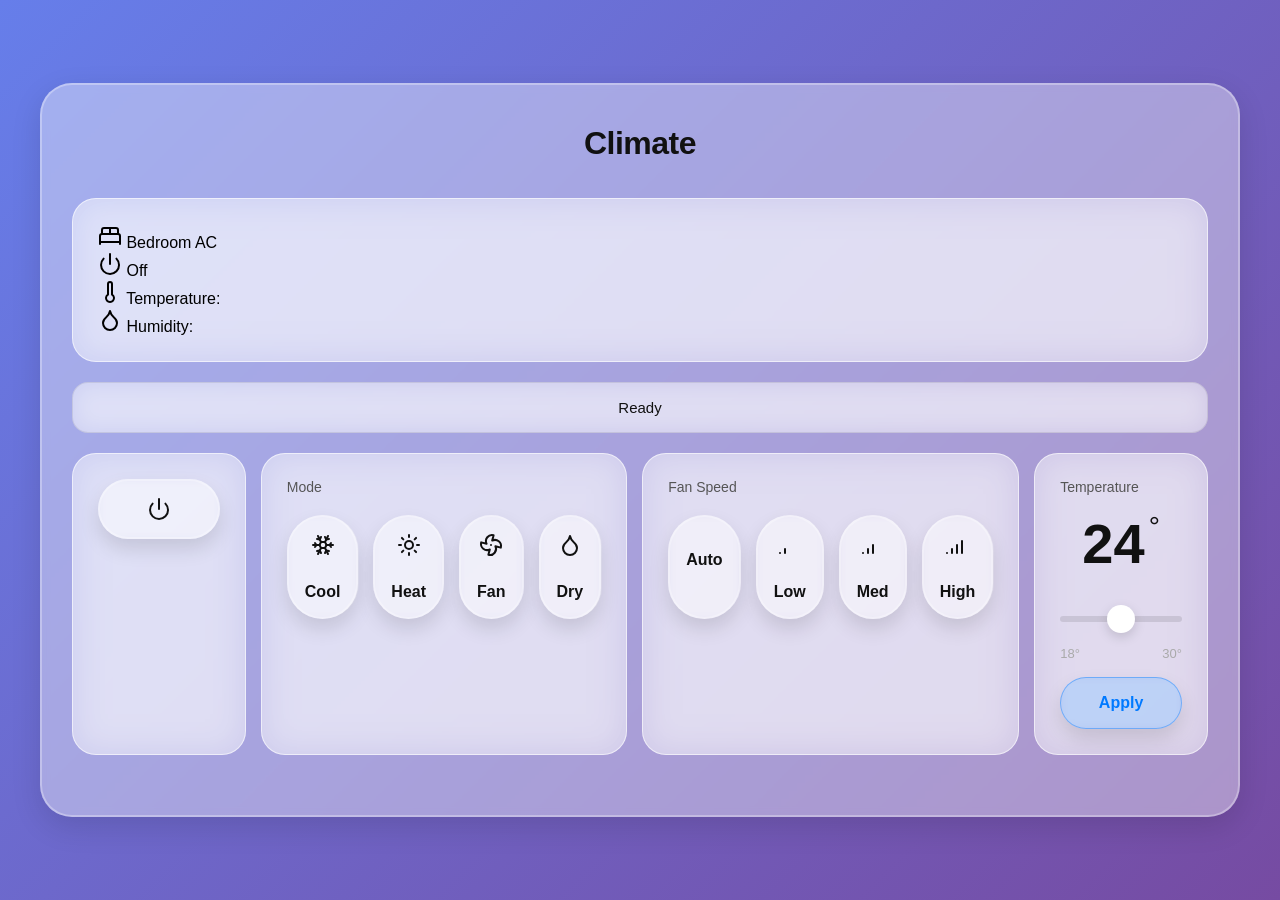
==== smart_ac_controller_main_code/data/index.html @ 3594cd69 "feat(ui): make room humidity and temp appear on frontend made the room temperature and humidity appe" ====
<!DOCTYPE html>
<html lang="en">
<head>
    <meta charset="UTF-8">
    <meta name="viewport" content="width=device-width, initial-scale=1.0">
    <title>Climate</title>
    <link rel="stylesheet" href="style.css">
</head>
<body class="bg-img">
    <div class="container">
        <h1>Climate</h1>
		<div class="temp-control two-item-grid">
			<div>
				<div>
					<svg xmlns="http://www.w3.org/2000/svg" width="24" height="24" viewBox="0 0 24 24" fill="none" stroke="currentColor" stroke-width="2" stroke-linecap="round" stroke-linejoin="round" class="lucide lucide-bed-double-icon lucide-bed-double"><path d="M2 20v-8a2 2 0 0 1 2-2h16a2 2 0 0 1 2 2v8"/><path d="M4 10V6a2 2 0 0 1 2-2h12a2 2 0 0 1 2 2v4"/><path d="M12 4v6"/><path d="M2 18h20"/></svg>
					Bedroom AC
				</div>
				<div id="lbl-power">
					<svg xmlns="http://www.w3.org/2000/svg" width="24" height="24" viewBox="0 0 24 24" fill="none" stroke="currentColor" stroke-width="2" stroke-linecap="round" stroke-linejoin="round" class="lucide lucide-power-icon lucide-power">
						<path d="M12 2v10"/>
						<path d="M18.4 6.6a9 9 0 1 1-12.77.04"/>
					</svg>
					<span id="lbl-power-text">
					Off
					</span>
				</div>
			</div>
			<div>
				<div>
				<svg xmlns="http://www.w3.org/2000/svg" width="24" height="24" viewBox="0 0 24 24" fill="none" stroke="currentColor" stroke-width="2" stroke-linecap="round" stroke-linejoin="round" class="lucide lucide-thermometer-icon lucide-thermometer"><path d="M14 4v10.54a4 4 0 1 1-4 0V4a2 2 0 0 1 4 0Z"/></svg>
					Temperature: <span id="lbl-room-temp"></span>
				</div>
				<div>
					
					<svg xmlns="http://www.w3.org/2000/svg" width="24" height="24" viewBox="0 0 24 24" fill="none" stroke="currentColor" stroke-width="2" stroke-linecap="round" stroke-linejoin="round" class="lucide lucide-droplet-icon lucide-droplet"><path d="M12 22a7 7 0 0 0 7-7c0-2-1-3.9-3-5.5s-3.5-4-4-6.5c-.5 2.5-2 4.9-4 6.5C6 11.1 5 13 5 15a7 7 0 0 0 7 7z"/></svg>
					Humidity: <span id="lbl-room-humidity"></span>
				</div>
			</div>

		</div>
        <div id="status" class="status">Ready</div>
		
		<!-- Controls -->
		<div class="four-item-grid">	
			<div class="temp-control">
				<button id="btn-power" class="glass" onclick="sendApiCall('/toggle-power')">
					<svg xmlns="http://www.w3.org/2000/svg" width="24" height="24" viewBox="0 0 24 24" fill="none" stroke="currentColor" stroke-width="2" stroke-linecap="round" stroke-linejoin="round" class="lucide lucide-power-icon lucide-power">
					<path d="M12 2v10"/>
					<path d="M18.4 6.6a9 9 0 1 1-12.77.04"/>
					</svg>
				</button>
			</div>
			
			<!-- Mode Control -->
			<div class="temp-control">
				<div class="temp-label">Mode</div>
				<div class="four-item-grid">
					<button id="btn-mode-cool" class="glass" onClick="setMode('cool')">
						<svg xmlns="http://www.w3.org/2000/svg" width="24" height="24" viewBox="0 0 24 24" fill="none" stroke="currentColor" stroke-width="2" stroke-linecap="round" stroke-linejoin="round" class="lucide lucide-snowflake-icon lucide-snowflake">
							<path d="m10 20-1.25-2.5L6 18"/>
							<path d="M10 4 8.75 6.5 6 6"/>
							<path d="m14 20 1.25-2.5L18 18"/>
							<path d="m14 4 1.25 2.5L18 6"/>
							<path d="m17 21-3-6h-4"/>
							<path d="m17 3-3 6 1.5 3"/>
							<path d="M2 12h6.5L10 9"/>
							<path d="m20 10-1.5 2 1.5 2"/>
							<path d="M22 12h-6.5L14 15"/>
							<path d="m4 10 1.5 2L4 14"/>
							<path d="m7 21 3-6-1.5-3"/>
							<path d="m7 3 3 6h4"/>
						</svg>
						</br>
						Cool
					</button>
					<button id="btn-mode-heat" onClick="setMode('heat')" class="glass">
					<svg xmlns="http://www.w3.org/2000/svg" width="24" height="24" viewBox="0 0 24 24" fill="none" stroke="currentColor" stroke-width="2" stroke-linecap="round" stroke-linejoin="round" class="lucide lucide-sun-icon lucide-sun">
						<circle cx="12" cy="12" r="4"/>
						<path d="M12 2v2"/><path d="M12 20v2"/>
						<path d="m4.93 4.93 1.41 1.41"/>
						<path d="m17.66 17.66 1.41 1.41"/>
						<path d="M2 12h2"/><path d="M20 12h2"/>
						<path d="m6.34 17.66-1.41 1.41"/>
						<path d="m19.07 4.93-1.41 1.41"/>
						</svg>
						</br>Heat
					</button>
					<button id="btn-mode-fan" class="glass" onClick="setMode('fan')">
						<svg xmlns="http://www.w3.org/2000/svg" width="24" height="24" viewBox="0 0 24 24" fill="none" stroke="currentColor" stroke-width="2" stroke-linecap="round" stroke-linejoin="round" class="lucide lucide-fan-icon lucide-fan">
						<path d="M10.827 16.379a6.082 6.082 0 0 1-8.618-7.002l5.412 1.45a6.082 6.082 0 0 1 7.002-8.618l-1.45 5.412a6.082 6.082 0 0 1 8.618 7.002l-5.412-1.45a6.082 6.082 0 0 1-7.002 8.618l1.45-5.412Z"/>
						<path d="M12 12v.01"/>
						</svg>
						</br>Fan
					</button>
					<button id="btn-mode-dry" class="glass" onClick="setMode('dry')">
						<svg xmlns="http://www.w3.org/2000/svg" width="24" height="24" viewBox="0 0 24 24" fill="none" stroke="currentColor" stroke-width="2" stroke-linecap="round" stroke-linejoin="round" class="lucide lucide-droplet-icon lucide-droplet">
						<path d="M12 22a7 7 0 0 0 7-7c0-2-1-3.9-3-5.5s-3.5-4-4-6.5c-.5 2.5-2 4.9-4 6.5C6 11.1 5 13 5 15a7 7 0 0 0 7 7z"/>
						</svg>
						</br>Dry
					</button>
				</div>
			</div>
			
			<!-- Fan Control -->
			<div class="temp-control">
				<div class="temp-label">Fan Speed</div>
				<div class="four-item-grid">
					<button id="btn-fan-auto" class="glass" onClick="setFan('auto')">
						</br>Auto
					</button>
					<button id="btn-fan-low" class="glass" onClick="setFan('low')">
						<svg xmlns="http://www.w3.org/2000/svg" width="24" height="24" viewBox="0 0 24 24" fill="none" stroke="currentColor" stroke-width="2" stroke-linecap="round" stroke-linejoin="round" class="lucide lucide-signal-low-icon lucide-signal-low">
						<path d="M2 20h.01"/>
						<path d="M7 20v-4"/>
						</svg>
						</br>Low
					</button>
					<button id="btn-fan-med" class="glass" onClick="setFan('med')">
					<svg xmlns="http://www.w3.org/2000/svg" width="24" height="24" viewBox="0 0 24 24" fill="none" stroke="currentColor" stroke-width="2" stroke-linecap="round" stroke-linejoin="round" class="lucide lucide-signal-medium-icon lucide-signal-medium">
						<path d="M2 20h.01"/>
						<path d="M7 20v-4"/>
						<path d="M12 20v-8"/>
						</svg>
						</br>Med
					</button>
					<button id="btn-fan-high" class="glass" onClick="setFan('high')">
						<svg xmlns="http://www.w3.org/2000/svg" width="24" height="24" viewBox="0 0 24 24" fill="none" stroke="currentColor" stroke-width="2" stroke-linecap="round" stroke-linejoin="round" class="lucide lucide-signal-high-icon lucide-signal-high">
						<path d="M2 20h.01"/>
						<path d="M7 20v-4"/>
						<path d="M12 20v-8"/>
						<path d="M17 20V8"/>
						</svg>
						</br>High
					</button>
				</div>
			</div>
			
			<!-- Temp Control -->
			<div class="temp-control">
				<div class="temp-label">Temperature</div>
				<div class="temp-display">
					<span id="display">24</span><span class="temp-unit">°</span>
				</div>
				<input type="range" id="temp" min="18" max="30" value="24"
					   oninput="updateTempDisplay(this.value)">
				<div class="temp-range">
					<span>18°</span>
					<span>30°</span>
				</div>
				<button class="set-btn glass" onclick="setTemp(document.getElementById('temp').value)">Apply</button>
			</div>	
		</div>
    </div>

    <script src="script.js"></script>
</body>
</html>
---- smart_ac_controller_main_code/data/style.css ----
* {
            margin: 0;
            padding: 0;
            box-sizing: border-box;
        }

        .bg-img {
            background: linear-gradient(135deg, #667eea 0%, #764ba2 100%);
            background-repeat: no-repeat;
            background-position: center;
            background-size: cover;
        }

        body {
            font-family: -apple-system, BlinkMacSystemFont, 'SF Pro Display', 'Segoe UI', Roboto, sans-serif;
            background: #f2f2f7;
            min-height: 100vh;
            display: flex;
            align-items: center;
            justify-content: center;
            padding: 20px;
        }

        .glass {
            background: rgba(255, 255, 255, 0.20);
            backdrop-filter: blur(4px);
            box-shadow: 0 10px 20px rgba(0, 0, 0, 0.12);
            border-radius: 9999px;
            border: 2px solid rgba(255, 255, 255, 0.3);
        }
        .glass:hover {
            background: rgba(230, 230, 230, 0.20);
            border: 2px solid rgba(230, 230, 230, 0.3);
        }

        .container {
            width: 100%;
            max-width: 1200px;
            background: rgba(255, 255, 255, 0.40);
            backdrop-filter: blur(4px);
            -webkit-backdrop-filter: blur(20px) saturate(180%);
            border-radius: 32px;
            border: 2px solid rgba(255, 255, 255, 0.3);
            padding: 40px 30px;
            box-shadow: 0 10px 30px rgba(0, 0, 0, 0.12);
        }

        h1 {
            color: #111;
            font-size: 32px;
            font-weight: 700;
            text-align: center;
            margin-bottom: 36px;
            letter-spacing: -0.5px;
        }

        .info-grid {
            display: grid;
            gap: 15px;
            margin: 20px 0;
            grid-template-columns: repeat(auto-fit, minmax(250px, 1fr));
        }

        .info-card {
            background: rgba(255, 255, 255, 0.4);
            backdrop-filter: blur(18px);
            border-radius: 20px;
            padding: 20px;
            border: 1px solid rgba(255, 255, 255, 0.6);
        }

        .info-item {
            display: flex;
            align-items: center;
            gap: 10px;
            margin: 10px 0;
            color: #111;
            font-weight: 500;
        }

        .info-item svg {
            flex-shrink: 0;
        }

        .four-item-grid {
            display: grid;
            margin: 20px 0;
            gap: 15px;
            grid-template-columns: repeat(auto-fit, minmax(140px, 1fr));
        }

        button {
            width: 100%;
            padding: 16px;
            font-size: 16px;
            font-weight: 600;
            border: none;
            border-radius: 16px;
            cursor: pointer;
            transition: all 0.25s ease;
            background: rgba(255, 255, 255, 0.3);
            backdrop-filter: blur(12px);
            border: 1px solid rgba(0, 0, 0, 0.05);
            color: #111;
            display: flex;
            flex-direction: column;
            align-items: center;
            gap: 8px;
        }

        button:active {
            transform: scale(0.98);
        }

        .temp-control {
            background: rgba(255, 255, 255, 0.4);
            backdrop-filter: blur(18px);
            border-radius: 24px;
            padding: 25px;
            border: 1px solid rgba(255, 255, 255, 0.6);
        }

        .temp-label {
            color: #555;
            font-size: 14px;
            font-weight: 500;
            margin-bottom: 16px;
        }

        .temp-display {
            text-align: center;
            font-size: 56px;
            font-weight: 600;
            color: #111;
            margin: 16px 0;
        }

        .temp-unit {
            font-size: 28px;
            font-weight: 500;
            margin-left: 4px;
            vertical-align: top;
        }

        input[type='range'] {
            width: 100%;
            height: 6px;
            border-radius: 10px;
            background: rgba(0,0,0,0.1);
            outline: none;
            margin: 24px 0;
            -webkit-appearance: none;
        }

        input[type='range']::-webkit-slider-thumb {
            -webkit-appearance: none;
            width: 28px;
            height: 28px;
            border-radius: 50%;
            background: #fff;
            cursor: pointer;
            box-shadow: 0 4px 12px rgba(0,0,0,0.15);
            transition: transform 0.2s;
        }

        input[type='range']::-webkit-slider-thumb:active {
            transform: scale(1.2);
        }

        input[type='range']::-moz-range-thumb {
            width: 28px;
            height: 28px;
            border-radius: 50%;
            background: #fff;
            cursor: pointer;
            border: none;
            box-shadow: 0 4px 12px rgba(0,0,0,0.15);
        }

        .temp-range {
            display: flex;
            justify-content: space-between;
            color: #aaa;
            font-size: 13px;
            font-weight: 500;
        }

        .set-btn {
            width: 100%;
            margin-top: 16px;
            background: rgba(0, 122, 255, 0.2);
            border: 1px solid rgba(0, 122, 255, 0.4);
            color: #007aff;
        }

        .set-btn:hover {
            background: rgba(0, 122, 255, 0.3);
        }

        .status {
            margin: 20px 0;
            padding: 16px 20px;
            border-radius: 16px;
            background: rgba(255, 255, 255, 0.4);
            backdrop-filter: blur(12px);
            border: 1px solid rgba(0,0,0,0.08);
            color: #111;
            text-align: center;
            font-size: 15px;
            font-weight: 500;
            min-height: 48px;
            display: flex;
            align-items: center;
            justify-content: center;
        }

        .status.success {
            color: #34c759;
        }

        .status.error {
            color: #ff3b30;
        }

        .power-button-wrapper {
            display: flex;
            justify-content: center;
        }

        .power-button {
            width: 80px;
            height: 80px;
            padding: 0;
            border-radius: 50%;
            display: flex;
            align-items: center;
            justify-content: center;
        }

        /* Tablet styles */
        @media (max-width: 768px) {
            .container {
                padding: 30px 20px;
            }

            h1 {
                font-size: 28px;
                margin-bottom: 24px;
            }

            .four-item-grid {
                grid-template-columns: repeat(2, 1fr);
                gap: 12px;
            }

            .info-grid {
                grid-template-columns: 1fr;
            }

            .temp-display {
                font-size: 48px;
            }

            button {
                font-size: 14px;
                padding: 14px;
            }
        }

        /* Mobile styles */
        @media (max-width: 480px) {
            body {
                padding: 10px;
            }

            .container {
                padding: 20px 15px;
                border-radius: 24px;
            }

            h1 {
                font-size: 24px;
                margin-bottom: 20px;
            }

            .four-item-grid {
                grid-template-columns: repeat(2, 1fr);
                gap: 10px;
                margin: 15px 0;
            }

            .temp-control {
                padding: 20px 15px;
            }

            .temp-display {
                font-size: 42px;
            }

            .temp-unit {
                font-size: 22px;
            }

            button {
                font-size: 13px;
                padding: 12px 8px;
            }

            button svg {
                width: 20px;
                height: 20px;
            }

            .power-button {
                width: 70px;
                height: 70px;
            }

            .info-card {
                padding: 15px;
            }

            .info-item {
                font-size: 14px;
            }

            .status {
                font-size: 14px;
                padding: 12px 16px;
            }
        }

        /* Large desktop */
        @media (min-width: 1200px) {
            .four-item-grid {
                grid-template-columns: repeat(4, 1fr);
            }
        }
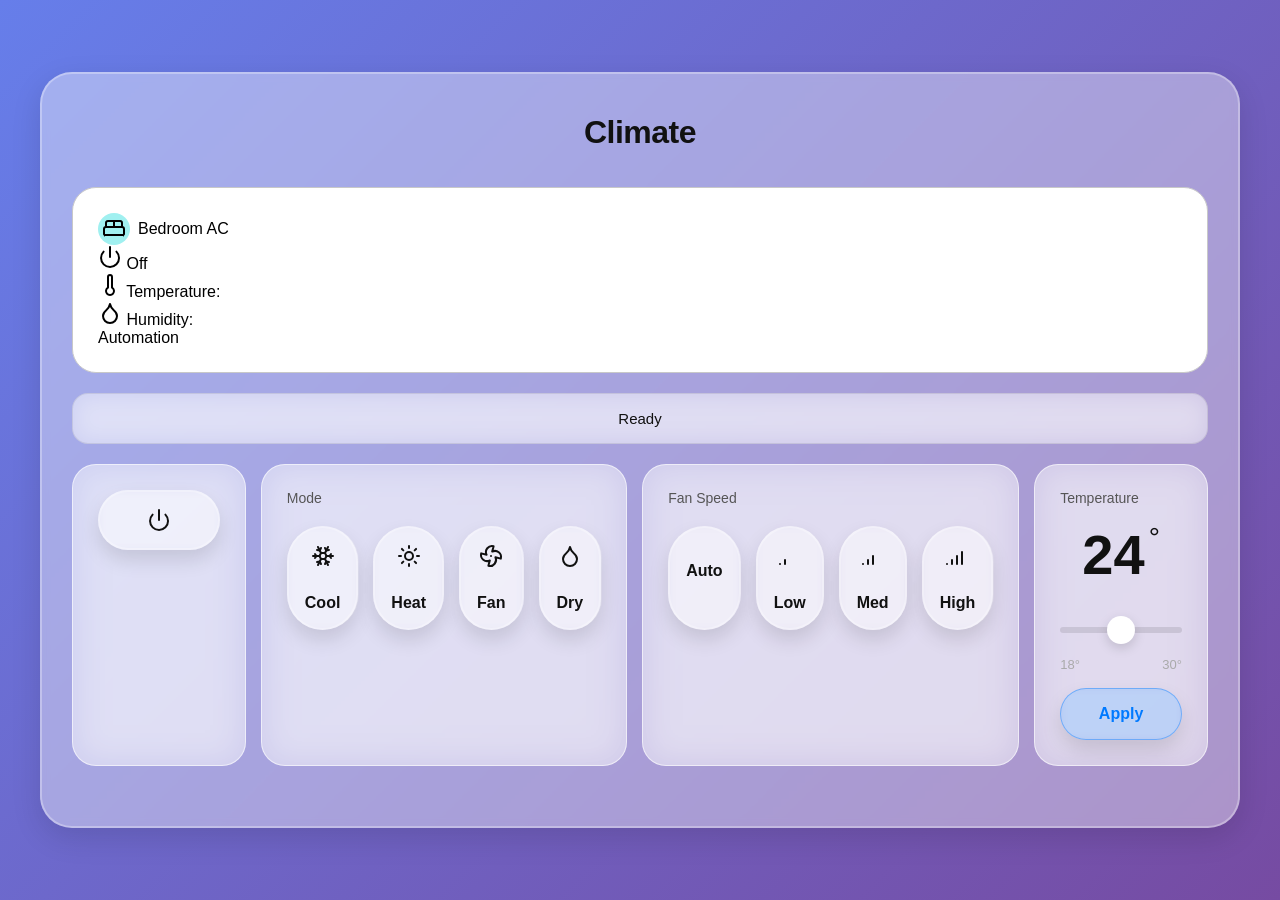
==== commit dd722086: "wip(ui): make room data ui better" ====
--- a/smart_ac_controller_main_code/data/index.html
+++ b/smart_ac_controller_main_code/data/index.html
@@ -9,34 +9,38 @@
 <body class="bg-img">
     <div class="container">
         <h1>Climate</h1>
-		<div class="temp-control two-item-grid">
+		<div class="room-data-card">
 			<div>
 				<div>
-					<svg xmlns="http://www.w3.org/2000/svg" width="24" height="24" viewBox="0 0 24 24" fill="none" stroke="currentColor" stroke-width="2" stroke-linecap="round" stroke-linejoin="round" class="lucide lucide-bed-double-icon lucide-bed-double"><path d="M2 20v-8a2 2 0 0 1 2-2h16a2 2 0 0 1 2 2v8"/><path d="M4 10V6a2 2 0 0 1 2-2h12a2 2 0 0 1 2 2v4"/><path d="M12 4v6"/><path d="M2 18h20"/></svg>
-					Bedroom AC
+					<div class="room-data-item">
+						<svg class="room-data-item-icon" xmlns="http://www.w3.org/2000/svg" width="24" height="24" viewBox="0 0 24 24" fill="none" stroke="currentColor" stroke-width="2" stroke-linecap="round" stroke-linejoin="round" class="lucide lucide-bed-double-icon lucide-bed-double"><path d="M2 20v-8a2 2 0 0 1 2-2h16a2 2 0 0 1 2 2v8"/><path d="M4 10V6a2 2 0 0 1 2-2h12a2 2 0 0 1 2 2v4"/><path d="M12 4v6"/><path d="M2 18h20"/></svg>
+						Bedroom AC
+					</div>
+					<div id="lbl-power">
+						<svg xmlns="http://www.w3.org/2000/svg" width="24" height="24" viewBox="0 0 24 24" fill="none" stroke="currentColor" stroke-width="2" stroke-linecap="round" stroke-linejoin="round" class="lucide lucide-power-icon lucide-power">
+							<path d="M12 2v10"/>
+							<path d="M18.4 6.6a9 9 0 1 1-12.77.04"/>
+						</svg>
+						<span id="lbl-power-text">
+						Off
+						</span>
+					</div>
 				</div>
-				<div id="lbl-power">
-					<svg xmlns="http://www.w3.org/2000/svg" width="24" height="24" viewBox="0 0 24 24" fill="none" stroke="currentColor" stroke-width="2" stroke-linecap="round" stroke-linejoin="round" class="lucide lucide-power-icon lucide-power">
-						<path d="M12 2v10"/>
-						<path d="M18.4 6.6a9 9 0 1 1-12.77.04"/>
-					</svg>
-					<span id="lbl-power-text">
-					Off
-					</span>
+				<div>
+					<div>
+					<svg xmlns="http://www.w3.org/2000/svg" width="24" height="24" viewBox="0 0 24 24" fill="none" stroke="currentColor" stroke-width="2" stroke-linecap="round" stroke-linejoin="round" class="lucide lucide-thermometer-icon lucide-thermometer"><path d="M14 4v10.54a4 4 0 1 1-4 0V4a2 2 0 0 1 4 0Z"/></svg>
+						Temperature: <span id="lbl-room-temp"></span>
+					</div>
+					<div>
+						
+						<svg xmlns="http://www.w3.org/2000/svg" width="24" height="24" viewBox="0 0 24 24" fill="none" stroke="currentColor" stroke-width="2" stroke-linecap="round" stroke-linejoin="round" class="lucide lucide-droplet-icon lucide-droplet"><path d="M12 22a7 7 0 0 0 7-7c0-2-1-3.9-3-5.5s-3.5-4-4-6.5c-.5 2.5-2 4.9-4 6.5C6 11.1 5 13 5 15a7 7 0 0 0 7 7z"/></svg>
+						Humidity: <span id="lbl-room-humidity"></span>
+					</div>
 				</div>
 			</div>
 			<div>
-				<div>
-				<svg xmlns="http://www.w3.org/2000/svg" width="24" height="24" viewBox="0 0 24 24" fill="none" stroke="currentColor" stroke-width="2" stroke-linecap="round" stroke-linejoin="round" class="lucide lucide-thermometer-icon lucide-thermometer"><path d="M14 4v10.54a4 4 0 1 1-4 0V4a2 2 0 0 1 4 0Z"/></svg>
-					Temperature: <span id="lbl-room-temp"></span>
-				</div>
-				<div>
-					
-					<svg xmlns="http://www.w3.org/2000/svg" width="24" height="24" viewBox="0 0 24 24" fill="none" stroke="currentColor" stroke-width="2" stroke-linecap="round" stroke-linejoin="round" class="lucide lucide-droplet-icon lucide-droplet"><path d="M12 22a7 7 0 0 0 7-7c0-2-1-3.9-3-5.5s-3.5-4-4-6.5c-.5 2.5-2 4.9-4 6.5C6 11.1 5 13 5 15a7 7 0 0 0 7 7z"/></svg>
-					Humidity: <span id="lbl-room-humidity"></span>
-				</div>
+				Automation
 			</div>
-
 		</div>
         <div id="status" class="status">Ready</div>
 		
--- a/smart_ac_controller_main_code/data/style.css
+++ b/smart_ac_controller_main_code/data/style.css
@@ -3,6 +3,29 @@
             padding: 0;
             box-sizing: border-box;
         }
+		
+		.room-data-card {
+			background: rgba(255, 255, 255, 1);
+            backdrop-filter: blur(18px);
+            border-radius: 24px;
+            padding: 25px;
+            border: 1px solid rgba(200, 200, 200, 1);
+		}
+		
+		.room-data-item-icon {
+			width: 32px;
+			height: 32px;
+			background: rgba(160, 240, 240, 1);
+			border-radius: 9999px;
+			padding: 4px;
+		}
+		
+		.room-data-item {
+			display: flex;
+			flex-direction: row;
+			align-items: center;
+			gap: 8px;
+		}
 
         .bg-img {
             background: linear-gradient(135deg, #667eea 0%, #764ba2 100%);
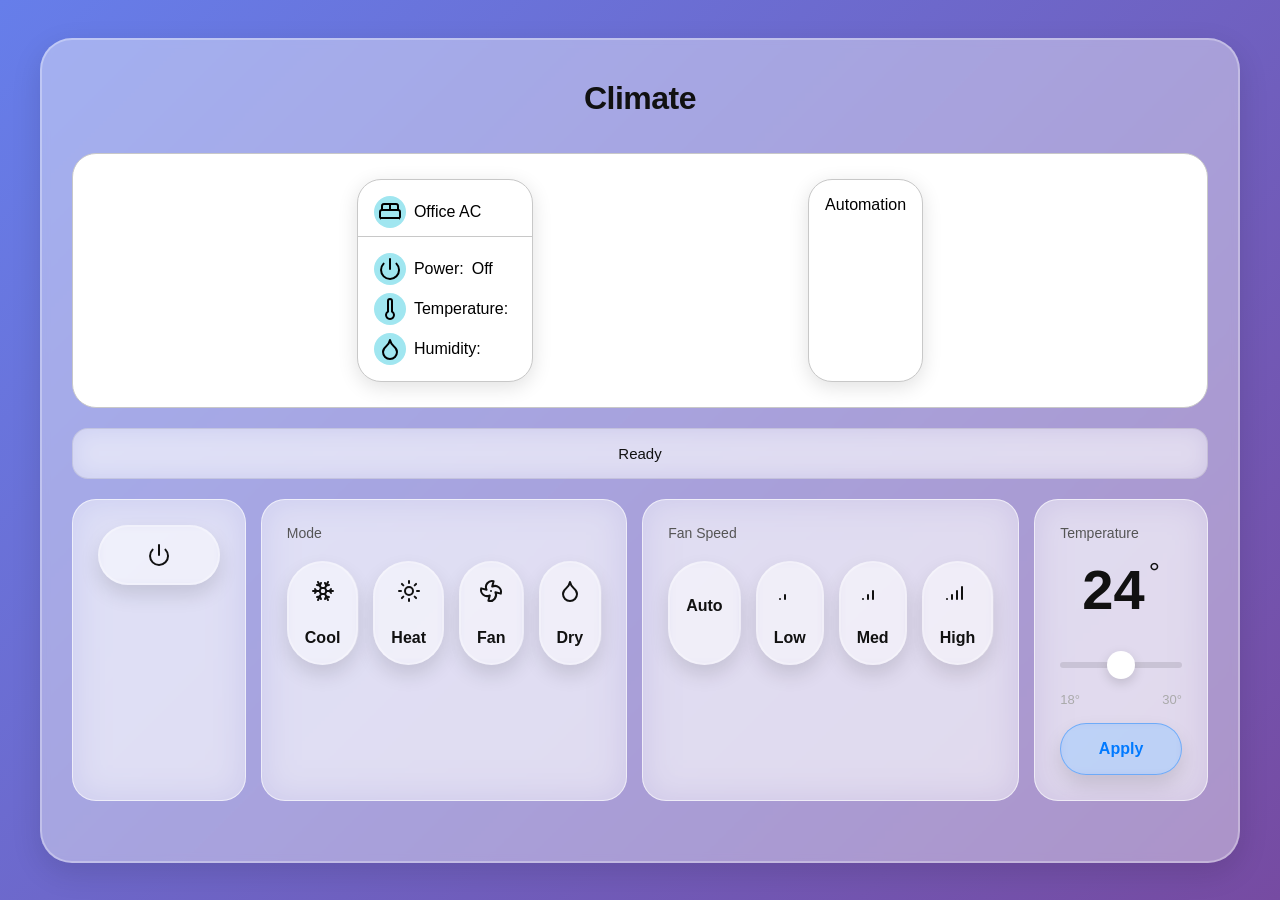
==== commit c77e093f: "style(ui): add some style to room data dashboard" ====
--- a/smart_ac_controller_main_code/data/index.html
+++ b/smart_ac_controller_main_code/data/index.html
@@ -9,36 +9,36 @@
 <body class="bg-img">
     <div class="container">
         <h1>Climate</h1>
-		<div class="room-data-card">
-			<div>
-				<div>
-					<div class="room-data-item">
-						<svg class="room-data-item-icon" xmlns="http://www.w3.org/2000/svg" width="24" height="24" viewBox="0 0 24 24" fill="none" stroke="currentColor" stroke-width="2" stroke-linecap="round" stroke-linejoin="round" class="lucide lucide-bed-double-icon lucide-bed-double"><path d="M2 20v-8a2 2 0 0 1 2-2h16a2 2 0 0 1 2 2v8"/><path d="M4 10V6a2 2 0 0 1 2-2h12a2 2 0 0 1 2 2v4"/><path d="M12 4v6"/><path d="M2 18h20"/></svg>
-						Bedroom AC
-					</div>
-					<div id="lbl-power">
-						<svg xmlns="http://www.w3.org/2000/svg" width="24" height="24" viewBox="0 0 24 24" fill="none" stroke="currentColor" stroke-width="2" stroke-linecap="round" stroke-linejoin="round" class="lucide lucide-power-icon lucide-power">
-							<path d="M12 2v10"/>
-							<path d="M18.4 6.6a9 9 0 1 1-12.77.04"/>
-						</svg>
-						<span id="lbl-power-text">
-						Off
-						</span>
-					</div>
+		<!-- Room Dashboard -->
+		<div class="room-data-dashboard">
+			<!-- Room Data -->
+			<div class="room-data-card">
+				<div class="room-data-item">
+					<svg class="room-data-item-icon" xmlns="http://www.w3.org/2000/svg" width="24" height="24" viewBox="0 0 24 24" fill="none" stroke="currentColor" stroke-width="2" stroke-linecap="round" stroke-linejoin="round" class="lucide lucide-bed-double-icon lucide-bed-double"><path d="M2 20v-8a2 2 0 0 1 2-2h16a2 2 0 0 1 2 2v8"/><path d="M4 10V6a2 2 0 0 1 2-2h12a2 2 0 0 1 2 2v4"/><path d="M12 4v6"/><path d="M2 18h20"/></svg>
+					Office AC
 				</div>
-				<div>
-					<div>
-					<svg xmlns="http://www.w3.org/2000/svg" width="24" height="24" viewBox="0 0 24 24" fill="none" stroke="currentColor" stroke-width="2" stroke-linecap="round" stroke-linejoin="round" class="lucide lucide-thermometer-icon lucide-thermometer"><path d="M14 4v10.54a4 4 0 1 1-4 0V4a2 2 0 0 1 4 0Z"/></svg>
-						Temperature: <span id="lbl-room-temp"></span>
-					</div>
-					<div>
-						
-						<svg xmlns="http://www.w3.org/2000/svg" width="24" height="24" viewBox="0 0 24 24" fill="none" stroke="currentColor" stroke-width="2" stroke-linecap="round" stroke-linejoin="round" class="lucide lucide-droplet-icon lucide-droplet"><path d="M12 22a7 7 0 0 0 7-7c0-2-1-3.9-3-5.5s-3.5-4-4-6.5c-.5 2.5-2 4.9-4 6.5C6 11.1 5 13 5 15a7 7 0 0 0 7 7z"/></svg>
-						Humidity: <span id="lbl-room-humidity"></span>
-					</div>
+				<div class="room-data-item">
+					<svg class="room-data-item-icon" xmlns="http://www.w3.org/2000/svg" width="24" height="24" viewBox="0 0 24 24" fill="none" stroke="currentColor" stroke-width="2" stroke-linecap="round" stroke-linejoin="round" class="lucide lucide-power-icon lucide-power">
+						<path d="M12 2v10"/>
+						<path d="M18.4 6.6a9 9 0 1 1-12.77.04"/>
+					</svg>
+					Power:
+					<span id="lbl-power-text">
+					Off
+					</span>
+				</div>
+				<div class="room-data-item">
+				<svg class="room-data-item-icon" xmlns="http://www.w3.org/2000/svg" width="24" height="24" viewBox="0 0 24 24" fill="none" stroke="currentColor" stroke-width="2" stroke-linecap="round" stroke-linejoin="round" class="lucide lucide-thermometer-icon lucide-thermometer"><path d="M14 4v10.54a4 4 0 1 1-4 0V4a2 2 0 0 1 4 0Z"/></svg>
+					Temperature: <span id="lbl-room-temp"></span>
+				</div>
+				<div class="room-data-item">
+					
+					<svg class="room-data-item-icon" xmlns="http://www.w3.org/2000/svg" width="24" height="24" viewBox="0 0 24 24" fill="none" stroke="currentColor" stroke-width="2" stroke-linecap="round" stroke-linejoin="round" class="lucide lucide-droplet-icon lucide-droplet"><path d="M12 22a7 7 0 0 0 7-7c0-2-1-3.9-3-5.5s-3.5-4-4-6.5c-.5 2.5-2 4.9-4 6.5C6 11.1 5 13 5 15a7 7 0 0 0 7 7z"/></svg>
+					Humidity: <span id="lbl-room-humidity"></span>
 				</div>
 			</div>
-			<div>
+			<!-- Room Automation -->
+			<div class="room-data-card">
 				Automation
 			</div>
 		</div>
--- a/smart_ac_controller_main_code/data/style.css
+++ b/smart_ac_controller_main_code/data/style.css
@@ -4,18 +4,44 @@
             box-sizing: border-box;
         }
 		
-		.room-data-card {
+		.room-data-dashboard {
 			background: rgba(255, 255, 255, 1);
-            backdrop-filter: blur(18px);
             border-radius: 24px;
             padding: 25px;
             border: 1px solid rgba(200, 200, 200, 1);
+			display: flex;
+			flex-direction: row;
+			justify-content: space-evenly;
+			gap: 16px;
+		}
+		
+		.room-data-card {
+			background: rgba(255, 255, 255, 1);
+            border-radius: 24px;
+            padding: 16px;
+            border: 1px solid rgba(200, 200, 200, 1);
+			display: flex;
+			flex-direction: column;
+			gap: 8px;
+			box-shadow: 0 5px 20px rgba(0, 0, 0, 0.12);
+		}
+		.room-data-item:first-child {
+            border-bottom: 1px solid rgba(200, 200, 200, 1);
+			margin-left: -16px;
+			margin-right: -16px;
+			padding-left: 16px;
+			padding-right: 16px;
+			padding-bottom: 8px;
+		}
+		
+		.room-data-item:nth-child(2) {
+			margin-top: 8px;
 		}
 		
 		.room-data-item-icon {
 			width: 32px;
 			height: 32px;
-			background: rgba(160, 240, 240, 1);
+			background: rgba(160, 230, 240, 1);
 			border-radius: 9999px;
 			padding: 4px;
 		}
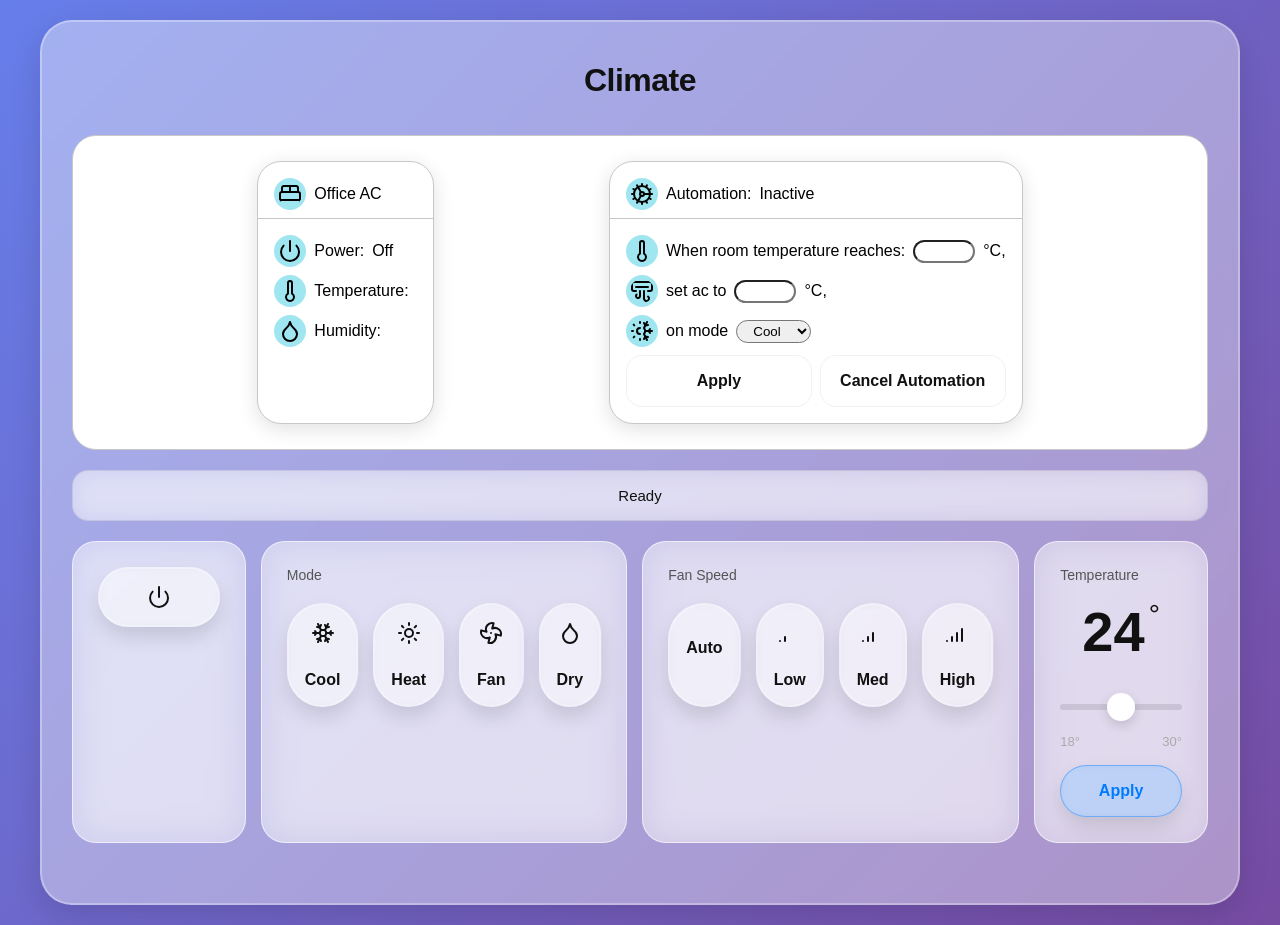
==== commit e9b94408: "style(ui): add automation ui skeleton" ====
--- a/smart_ac_controller_main_code/data/index.html
+++ b/smart_ac_controller_main_code/data/index.html
@@ -39,7 +39,36 @@
 			</div>
 			<!-- Room Automation -->
 			<div class="room-data-card">
-				Automation
+				<div class="room-data-item">
+					<svg class="room-data-item-icon" xmlns="http://www.w3.org/2000/svg" width="24" height="24" viewBox="0 0 24 24" fill="none" stroke="currentColor" stroke-width="2" stroke-linecap="round" stroke-linejoin="round" class="lucide lucide-cog-icon lucide-cog"><path d="M11 10.27 7 3.34"/><path d="m11 13.73-4 6.93"/><path d="M12 22v-2"/><path d="M12 2v2"/><path d="M14 12h8"/><path d="m17 20.66-1-1.73"/><path d="m17 3.34-1 1.73"/><path d="M2 12h2"/><path d="m20.66 17-1.73-1"/><path d="m20.66 7-1.73 1"/><path d="m3.34 17 1.73-1"/><path d="m3.34 7 1.73 1"/><circle cx="12" cy="12" r="2"/><circle cx="12" cy="12" r="8"/></svg>
+					Automation: <span id="lbl-automation-active-status">Inactive</span>
+				</div>
+				<div class="room-data-item">
+					<svg class="room-data-item-icon" xmlns="http://www.w3.org/2000/svg" width="24" height="24" viewBox="0 0 24 24" fill="none" stroke="currentColor" stroke-width="2" stroke-linecap="round" stroke-linejoin="round" class="lucide lucide-thermometer-icon lucide-thermometer">
+						<path d="M14 4v10.54a4 4 0 1 1-4 0V4a2 2 0 0 1 4 0Z"/>
+					</svg>
+					When room temperature reaches: <input type="text">°C,
+					</input>
+					
+				</div>
+				<div class="room-data-item">
+				<svg class="room-data-item-icon" xmlns="http://www.w3.org/2000/svg" width="24" height="24" viewBox="0 0 24 24" fill="none" stroke="currentColor" stroke-width="2" stroke-linecap="round" stroke-linejoin="round" class="lucide lucide-air-vent-icon lucide-air-vent"><path d="M18 17.5a2.5 2.5 0 1 1-4 2.03V12"/><path d="M6 12H4a2 2 0 0 1-2-2V5a2 2 0 0 1 2-2h16a2 2 0 0 1 2 2v5a2 2 0 0 1-2 2h-2"/><path d="M6 8h12"/><path d="M6.6 15.572A2 2 0 1 0 10 17v-5"/></svg>
+					set ac to <input type="text"></input>°C,
+				</div>
+				<div class="room-data-item">
+					<svg class="room-data-item-icon" xmlns="http://www.w3.org/2000/svg" width="24" height="24" viewBox="0 0 24 24" fill="none" stroke="currentColor" stroke-width="2" stroke-linecap="round" stroke-linejoin="round" class="lucide lucide-sun-snow-icon lucide-sun-snow"><path d="M10 21v-1"/><path d="M10 4V3"/><path d="M10 9a3 3 0 0 0 0 6"/><path d="m14 20 1.25-2.5L18 18"/><path d="m14 4 1.25 2.5L18 6"/><path d="m17 21-3-6 1.5-3H22"/><path d="m17 3-3 6 1.5 3"/><path d="M2 12h1"/><path d="m20 10-1.5 2 1.5 2"/><path d="m3.64 18.36.7-.7"/><path d="m4.34 6.34-.7-.7"/></svg>
+					on mode 
+					<select>
+						<option value="cool">Cool</option>
+						<option value="heat">Heat</option>
+						<option value="fan">Fan</option>
+						<option value="dry">Dry</option>
+					</select>
+				</div>
+				<div class="room-data-item">
+					<button>Apply</button>
+					<button>Cancel Automation</button>
+				</div>
 			</div>
 		</div>
         <div id="status" class="status">Ready</div>
--- a/smart_ac_controller_main_code/data/style.css
+++ b/smart_ac_controller_main_code/data/style.css
@@ -25,6 +25,7 @@
 			gap: 8px;
 			box-shadow: 0 5px 20px rgba(0, 0, 0, 0.12);
 		}
+		
 		.room-data-item:first-child {
             border-bottom: 1px solid rgba(200, 200, 200, 1);
 			margin-left: -16px;
@@ -52,93 +53,30 @@
 			align-items: center;
 			gap: 8px;
 		}
-
-        .bg-img {
-            background: linear-gradient(135deg, #667eea 0%, #764ba2 100%);
-            background-repeat: no-repeat;
-            background-position: center;
-            background-size: cover;
-        }
-
-        body {
-            font-family: -apple-system, BlinkMacSystemFont, 'SF Pro Display', 'Segoe UI', Roboto, sans-serif;
-            background: #f2f2f7;
-            min-height: 100vh;
-            display: flex;
-            align-items: center;
-            justify-content: center;
-            padding: 20px;
-        }
-
-        .glass {
-            background: rgba(255, 255, 255, 0.20);
-            backdrop-filter: blur(4px);
-            box-shadow: 0 10px 20px rgba(0, 0, 0, 0.12);
-            border-radius: 9999px;
-            border: 2px solid rgba(255, 255, 255, 0.3);
-        }
-        .glass:hover {
-            background: rgba(230, 230, 230, 0.20);
-            border: 2px solid rgba(230, 230, 230, 0.3);
-        }
-
-        .container {
-            width: 100%;
-            max-width: 1200px;
-            background: rgba(255, 255, 255, 0.40);
-            backdrop-filter: blur(4px);
-            -webkit-backdrop-filter: blur(20px) saturate(180%);
-            border-radius: 32px;
-            border: 2px solid rgba(255, 255, 255, 0.3);
-            padding: 40px 30px;
-            box-shadow: 0 10px 30px rgba(0, 0, 0, 0.12);
-        }
-
-        h1 {
-            color: #111;
-            font-size: 32px;
-            font-weight: 700;
-            text-align: center;
-            margin-bottom: 36px;
-            letter-spacing: -0.5px;
-        }
-
-        .info-grid {
-            display: grid;
-            gap: 15px;
-            margin: 20px 0;
-            grid-template-columns: repeat(auto-fit, minmax(250px, 1fr));
-        }
-
-        .info-card {
-            background: rgba(255, 255, 255, 0.4);
-            backdrop-filter: blur(18px);
-            border-radius: 20px;
-            padding: 20px;
-            border: 1px solid rgba(255, 255, 255, 0.6);
-        }
-
-        .info-item {
-            display: flex;
-            align-items: center;
-            gap: 10px;
-            margin: 10px 0;
-            color: #111;
-            font-weight: 500;
-        }
-
-        .info-item svg {
-            flex-shrink: 0;
-        }
-
-        .four-item-grid {
-            display: grid;
-            margin: 20px 0;
-            gap: 15px;
-            grid-template-columns: repeat(auto-fit, minmax(140px, 1fr));
-        }
-
-        button {
+		
+		input {
+			border-radius: 32px;
+			padding-left: 12px;
+			padding-right: 12px;
+			padding-top: 2px;
+			padding-bottom: 2px;
+			width: 62px;
+		}
+		
+		select {
+			border-radius: 32px;
+			padding-left: 12px;
+			padding-right: 12px;
+			padding-top: 2px;
+			padding-bottom: 2px;
+		}
+		
+		select:focus {
+			border-bottom-left-radius: 0px;
+			border-bottom-right-radius: 0px;
+		}
+		
+		button {
             width: 100%;
             padding: 16px;
             font-size: 16px;
@@ -156,10 +94,103 @@
             align-items: center;
             gap: 8px;
         }
-
+		
+		button:hover {
+			background: rgba(220, 220, 220, 0.3);
+		}
+		
         button:active {
             transform: scale(0.98);
         }
+		
+		
+
+        .bg-img {
+            background: linear-gradient(135deg, #667eea 0%, #764ba2 100%);
+            background-repeat: no-repeat;
+            background-position: center;
+            background-size: cover;
+        }
+
+        body {
+            font-family: -apple-system, BlinkMacSystemFont, 'SF Pro Display', 'Segoe UI', Roboto, sans-serif;
+            background: #f2f2f7;
+            min-height: 100vh;
+            display: flex;
+            align-items: center;
+            justify-content: center;
+            padding: 20px;
+        }
+
+        .glass {
+            background: rgba(255, 255, 255, 0.20);
+            backdrop-filter: blur(4px);
+            box-shadow: 0 10px 20px rgba(0, 0, 0, 0.12);
+            border-radius: 9999px;
+            border: 2px solid rgba(255, 255, 255, 0.3);
+        }
+        .glass:hover {
+            background: rgba(230, 230, 230, 0.20);
+            border: 2px solid rgba(230, 230, 230, 0.3);
+        }
+
+        .container {
+            width: 100%;
+            max-width: 1200px;
+            background: rgba(255, 255, 255, 0.40);
+            backdrop-filter: blur(4px);
+            -webkit-backdrop-filter: blur(20px) saturate(180%);
+            border-radius: 32px;
+            border: 2px solid rgba(255, 255, 255, 0.3);
+            padding: 40px 30px;
+            box-shadow: 0 10px 30px rgba(0, 0, 0, 0.12);
+        }
+
+        h1 {
+            color: #111;
+            font-size: 32px;
+            font-weight: 700;
+            text-align: center;
+            margin-bottom: 36px;
+            letter-spacing: -0.5px;
+        }
+
+        .info-grid {
+            display: grid;
+            gap: 15px;
+            margin: 20px 0;
+            grid-template-columns: repeat(auto-fit, minmax(250px, 1fr));
+        }
+
+        .info-card {
+            background: rgba(255, 255, 255, 0.4);
+            backdrop-filter: blur(18px);
+            border-radius: 20px;
+            padding: 20px;
+            border: 1px solid rgba(255, 255, 255, 0.6);
+        }
+
+        .info-item {
+            display: flex;
+            align-items: center;
+            gap: 10px;
+            margin: 10px 0;
+            color: #111;
+            font-weight: 500;
+        }
+
+        .info-item svg {
+            flex-shrink: 0;
+        }
+
+        .four-item-grid {
+            display: grid;
+            margin: 20px 0;
+            gap: 15px;
+            grid-template-columns: repeat(auto-fit, minmax(140px, 1fr));
+        }
+
+
 
         .temp-control {
             background: rgba(255, 255, 255, 0.4);
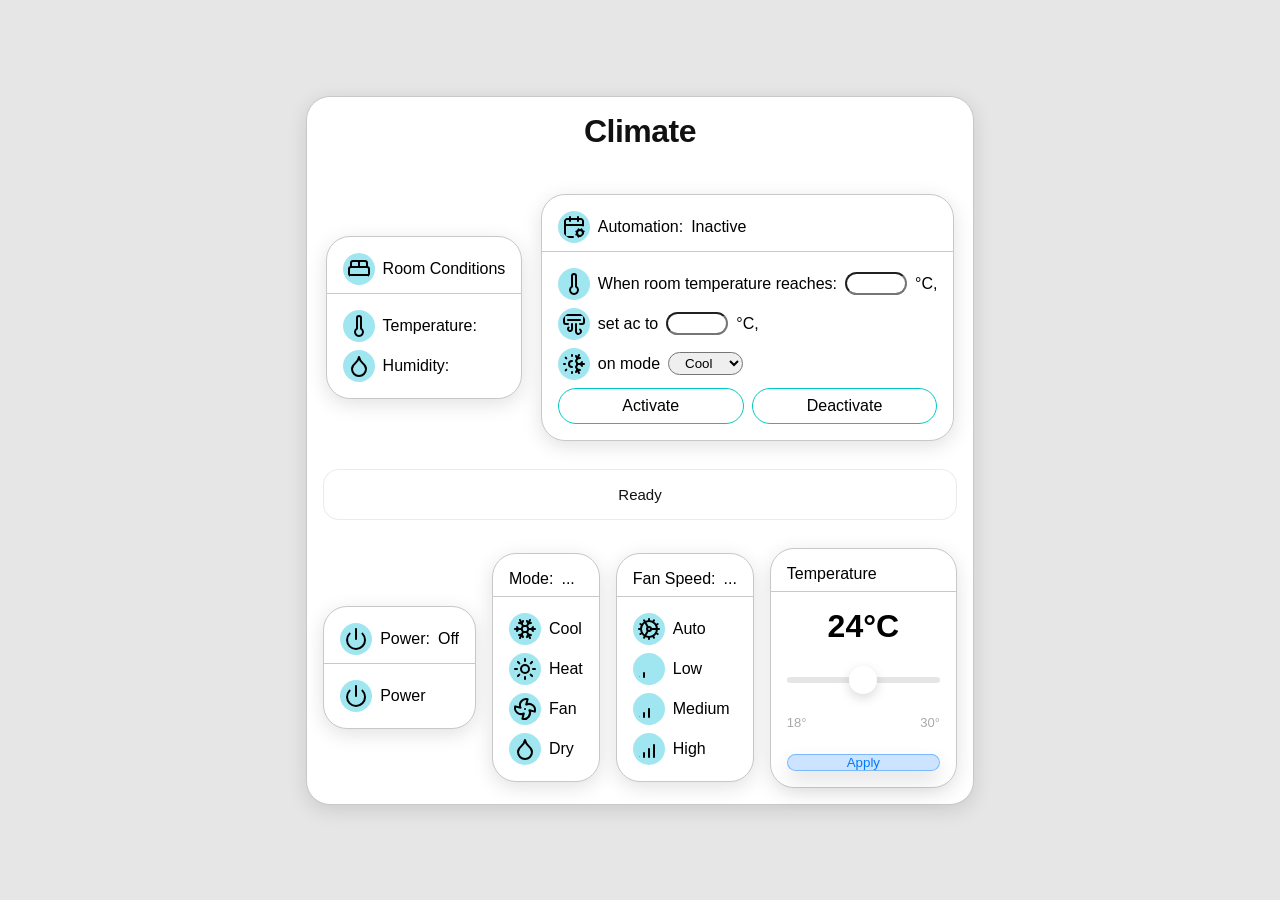
==== commit c1f3e4d1: "style(ui): update ui layout add lots of css and html changes to change site layout" ====
--- a/smart_ac_controller_main_code/data/index.html
+++ b/smart_ac_controller_main_code/data/index.html
@@ -6,27 +6,18 @@
     <title>Climate</title>
     <link rel="stylesheet" href="style.css">
 </head>
-<body class="bg-img">
-    <div class="container">
+<body>
+    <div class="room-data-card">
         <h1>Climate</h1>
 		<!-- Room Dashboard -->
-		<div class="room-data-dashboard">
+		<div class="flex-row">
 			<!-- Room Data -->
 			<div class="room-data-card">
 				<div class="room-data-item">
 					<svg class="room-data-item-icon" xmlns="http://www.w3.org/2000/svg" width="24" height="24" viewBox="0 0 24 24" fill="none" stroke="currentColor" stroke-width="2" stroke-linecap="round" stroke-linejoin="round" class="lucide lucide-bed-double-icon lucide-bed-double"><path d="M2 20v-8a2 2 0 0 1 2-2h16a2 2 0 0 1 2 2v8"/><path d="M4 10V6a2 2 0 0 1 2-2h12a2 2 0 0 1 2 2v4"/><path d="M12 4v6"/><path d="M2 18h20"/></svg>
-					Office AC
+					Room Conditions
 				</div>
-				<div class="room-data-item">
-					<svg class="room-data-item-icon" xmlns="http://www.w3.org/2000/svg" width="24" height="24" viewBox="0 0 24 24" fill="none" stroke="currentColor" stroke-width="2" stroke-linecap="round" stroke-linejoin="round" class="lucide lucide-power-icon lucide-power">
-						<path d="M12 2v10"/>
-						<path d="M18.4 6.6a9 9 0 1 1-12.77.04"/>
-					</svg>
-					Power:
-					<span id="lbl-power-text">
-					Off
-					</span>
-				</div>
+
 				<div class="room-data-item">
 				<svg class="room-data-item-icon" xmlns="http://www.w3.org/2000/svg" width="24" height="24" viewBox="0 0 24 24" fill="none" stroke="currentColor" stroke-width="2" stroke-linecap="round" stroke-linejoin="round" class="lucide lucide-thermometer-icon lucide-thermometer"><path d="M14 4v10.54a4 4 0 1 1-4 0V4a2 2 0 0 1 4 0Z"/></svg>
 					Temperature: <span id="lbl-room-temp"></span>
@@ -40,7 +31,7 @@
 			<!-- Room Automation -->
 			<div class="room-data-card">
 				<div class="room-data-item">
-					<svg class="room-data-item-icon" xmlns="http://www.w3.org/2000/svg" width="24" height="24" viewBox="0 0 24 24" fill="none" stroke="currentColor" stroke-width="2" stroke-linecap="round" stroke-linejoin="round" class="lucide lucide-cog-icon lucide-cog"><path d="M11 10.27 7 3.34"/><path d="m11 13.73-4 6.93"/><path d="M12 22v-2"/><path d="M12 2v2"/><path d="M14 12h8"/><path d="m17 20.66-1-1.73"/><path d="m17 3.34-1 1.73"/><path d="M2 12h2"/><path d="m20.66 17-1.73-1"/><path d="m20.66 7-1.73 1"/><path d="m3.34 17 1.73-1"/><path d="m3.34 7 1.73 1"/><circle cx="12" cy="12" r="2"/><circle cx="12" cy="12" r="8"/></svg>
+				<svg class="room-data-item-icon" xmlns="http://www.w3.org/2000/svg" width="24" height="24" viewBox="0 0 24 24" fill="none" stroke="currentColor" stroke-width="2" stroke-linecap="round" stroke-linejoin="round" class="lucide lucide-calendar-cog-icon lucide-calendar-cog"><path d="m15.228 16.852-.923-.383"/><path d="m15.228 19.148-.923.383"/><path d="M16 2v4"/><path d="m16.47 14.305.382.923"/><path d="m16.852 20.772-.383.924"/><path d="m19.148 15.228.383-.923"/><path d="m19.53 21.696-.382-.924"/><path d="m20.772 16.852.924-.383"/><path d="m20.772 19.148.924.383"/><path d="M21 10.592V6a2 2 0 0 0-2-2H5a2 2 0 0 0-2 2v14a2 2 0 0 0 2 2h6"/><path d="M3 10h18"/><path d="M8 2v4"/><circle cx="18" cy="18" r="3"/></svg>
 					Automation: <span id="lbl-automation-active-status">Inactive</span>
 				</div>
 				<div class="room-data-item">
@@ -65,114 +56,121 @@
 						<option value="dry">Dry</option>
 					</select>
 				</div>
-				<div class="room-data-item">
-					<button>Apply</button>
-					<button>Cancel Automation</button>
+				<div class="room-data-item flex-row">
+					<div class="automation-button">Activate</div>
+					<div class="automation-button">Deactivate</div>
 				</div>
 			</div>
 		</div>
         <div id="status" class="status">Ready</div>
 		
 		<!-- Controls -->
-		<div class="four-item-grid">	
-			<div class="temp-control">
-				<button id="btn-power" class="glass" onclick="sendApiCall('/toggle-power')">
-					<svg xmlns="http://www.w3.org/2000/svg" width="24" height="24" viewBox="0 0 24 24" fill="none" stroke="currentColor" stroke-width="2" stroke-linecap="round" stroke-linejoin="round" class="lucide lucide-power-icon lucide-power">
-					<path d="M12 2v10"/>
-					<path d="M18.4 6.6a9 9 0 1 1-12.77.04"/>
+		<div class="flex-row">	
+			<!-- Power Switch -->
+			<div class="room-data-card">
+				<div class="room-data-item">
+					<svg class="room-data-item-icon" xmlns="http://www.w3.org/2000/svg" width="24" height="24" viewBox="0 0 24 24" fill="none" stroke="currentColor" stroke-width="2" stroke-linecap="round" stroke-linejoin="round" class="lucide lucide-power-icon lucide-power">
+						<path d="M12 2v10"/>
+						<path d="M18.4 6.6a9 9 0 1 1-12.77.04"/>
 					</svg>
-				</button>
+					Power:
+					<span id="lbl-power-text">
+						Off
+					</span>
+				</div>
+				<div id="btn-power" class="menu-button" onclick="sendApiCall('/toggle-power')">
+					<svg class="room-data-item-icon" xmlns="http://www.w3.org/2000/svg" width="24" height="24" viewBox="0 0 24 24" fill="none" stroke="currentColor" stroke-width="2" stroke-linecap="round" stroke-linejoin="round" class="lucide lucide-power-icon lucide-power">
+						<path d="M12 2v10"/>
+						<path d="M18.4 6.6a9 9 0 1 1-12.77.04"/>
+					</svg>
+					Power
+				</div>
 			</div>
-			
 			<!-- Mode Control -->
-			<div class="temp-control">
-				<div class="temp-label">Mode</div>
-				<div class="four-item-grid">
-					<button id="btn-mode-cool" class="glass" onClick="setMode('cool')">
-						<svg xmlns="http://www.w3.org/2000/svg" width="24" height="24" viewBox="0 0 24 24" fill="none" stroke="currentColor" stroke-width="2" stroke-linecap="round" stroke-linejoin="round" class="lucide lucide-snowflake-icon lucide-snowflake">
-							<path d="m10 20-1.25-2.5L6 18"/>
-							<path d="M10 4 8.75 6.5 6 6"/>
-							<path d="m14 20 1.25-2.5L18 18"/>
-							<path d="m14 4 1.25 2.5L18 6"/>
-							<path d="m17 21-3-6h-4"/>
-							<path d="m17 3-3 6 1.5 3"/>
-							<path d="M2 12h6.5L10 9"/>
-							<path d="m20 10-1.5 2 1.5 2"/>
-							<path d="M22 12h-6.5L14 15"/>
-							<path d="m4 10 1.5 2L4 14"/>
-							<path d="m7 21 3-6-1.5-3"/>
-							<path d="m7 3 3 6h4"/>
-						</svg>
-						</br>
-						Cool
-					</button>
-					<button id="btn-mode-heat" onClick="setMode('heat')" class="glass">
-					<svg xmlns="http://www.w3.org/2000/svg" width="24" height="24" viewBox="0 0 24 24" fill="none" stroke="currentColor" stroke-width="2" stroke-linecap="round" stroke-linejoin="round" class="lucide lucide-sun-icon lucide-sun">
-						<circle cx="12" cy="12" r="4"/>
-						<path d="M12 2v2"/><path d="M12 20v2"/>
-						<path d="m4.93 4.93 1.41 1.41"/>
-						<path d="m17.66 17.66 1.41 1.41"/>
-						<path d="M2 12h2"/><path d="M20 12h2"/>
-						<path d="m6.34 17.66-1.41 1.41"/>
-						<path d="m19.07 4.93-1.41 1.41"/>
-						</svg>
-						</br>Heat
-					</button>
-					<button id="btn-mode-fan" class="glass" onClick="setMode('fan')">
-						<svg xmlns="http://www.w3.org/2000/svg" width="24" height="24" viewBox="0 0 24 24" fill="none" stroke="currentColor" stroke-width="2" stroke-linecap="round" stroke-linejoin="round" class="lucide lucide-fan-icon lucide-fan">
-						<path d="M10.827 16.379a6.082 6.082 0 0 1-8.618-7.002l5.412 1.45a6.082 6.082 0 0 1 7.002-8.618l-1.45 5.412a6.082 6.082 0 0 1 8.618 7.002l-5.412-1.45a6.082 6.082 0 0 1-7.002 8.618l1.45-5.412Z"/>
-						<path d="M12 12v.01"/>
-						</svg>
-						</br>Fan
-					</button>
-					<button id="btn-mode-dry" class="glass" onClick="setMode('dry')">
-						<svg xmlns="http://www.w3.org/2000/svg" width="24" height="24" viewBox="0 0 24 24" fill="none" stroke="currentColor" stroke-width="2" stroke-linecap="round" stroke-linejoin="round" class="lucide lucide-droplet-icon lucide-droplet">
-						<path d="M12 22a7 7 0 0 0 7-7c0-2-1-3.9-3-5.5s-3.5-4-4-6.5c-.5 2.5-2 4.9-4 6.5C6 11.1 5 13 5 15a7 7 0 0 0 7 7z"/>
-						</svg>
-						</br>Dry
-					</button>
+			<div class="room-data-card">
+				<div class="room-data-item">Mode: <span id="lbl-active-mode">...</></div>
+				<div id="btn-mode-cool" class="menu-button" onClick="setMode('cool')">
+					<svg class="room-data-item-icon" xmlns="http://www.w3.org/2000/svg" width="24" height="24" viewBox="0 0 24 24" fill="none" stroke="currentColor" stroke-width="2" stroke-linecap="round" stroke-linejoin="round" class="lucide lucide-snowflake-icon lucide-snowflake">
+						<path d="m10 20-1.25-2.5L6 18"/>
+						<path d="M10 4 8.75 6.5 6 6"/>
+						<path d="m14 20 1.25-2.5L18 18"/>
+						<path d="m14 4 1.25 2.5L18 6"/>
+						<path d="m17 21-3-6h-4"/>
+						<path d="m17 3-3 6 1.5 3"/>
+						<path d="M2 12h6.5L10 9"/>
+						<path d="m20 10-1.5 2 1.5 2"/>
+						<path d="M22 12h-6.5L14 15"/>
+						<path d="m4 10 1.5 2L4 14"/>
+						<path d="m7 21 3-6-1.5-3"/>
+						<path d="m7 3 3 6h4"/>
+					</svg>
+					Cool
+				</div>
+				<div id="btn-mode-heat" onClick="setMode('heat')" class="menu-button">
+				<svg class="room-data-item-icon" xmlns="http://www.w3.org/2000/svg" width="24" height="24" viewBox="0 0 24 24" fill="none" stroke="currentColor" stroke-width="2" stroke-linecap="round" stroke-linejoin="round" class="lucide lucide-sun-icon lucide-sun">
+					<circle cx="12" cy="12" r="4"/>
+					<path d="M12 2v2"/><path d="M12 20v2"/>
+					<path d="m4.93 4.93 1.41 1.41"/>
+					<path d="m17.66 17.66 1.41 1.41"/>
+					<path d="M2 12h2"/><path d="M20 12h2"/>
+					<path d="m6.34 17.66-1.41 1.41"/>
+					<path d="m19.07 4.93-1.41 1.41"/>
+					</svg>
+					Heat
+				</div>
+				<div id="btn-mode-fan" class="menu-button" onClick="setMode('fan')">
+					<svg class="room-data-item-icon" xmlns="http://www.w3.org/2000/svg" width="24" height="24" viewBox="0 0 24 24" fill="none" stroke="currentColor" stroke-width="2" stroke-linecap="round" stroke-linejoin="round" class="lucide lucide-fan-icon lucide-fan">
+					<path d="M10.827 16.379a6.082 6.082 0 0 1-8.618-7.002l5.412 1.45a6.082 6.082 0 0 1 7.002-8.618l-1.45 5.412a6.082 6.082 0 0 1 8.618 7.002l-5.412-1.45a6.082 6.082 0 0 1-7.002 8.618l1.45-5.412Z"/>
+					<path d="M12 12v.01"/>
+					</svg>
+					Fan
+				</div>
+				<div id="btn-mode-dry" class="menu-button" onClick="setMode('dry')">
+					<svg class="room-data-item-icon" xmlns="http://www.w3.org/2000/svg" width="24" height="24" viewBox="0 0 24 24" fill="none" stroke="currentColor" stroke-width="2" stroke-linecap="round" stroke-linejoin="round" class="lucide lucide-droplet-icon lucide-droplet">
+					<path d="M12 22a7 7 0 0 0 7-7c0-2-1-3.9-3-5.5s-3.5-4-4-6.5c-.5 2.5-2 4.9-4 6.5C6 11.1 5 13 5 15a7 7 0 0 0 7 7z"/>
+					</svg>
+					Dry
 				</div>
 			</div>
 			
 			<!-- Fan Control -->
-			<div class="temp-control">
-				<div class="temp-label">Fan Speed</div>
-				<div class="four-item-grid">
-					<button id="btn-fan-auto" class="glass" onClick="setFan('auto')">
-						</br>Auto
-					</button>
-					<button id="btn-fan-low" class="glass" onClick="setFan('low')">
-						<svg xmlns="http://www.w3.org/2000/svg" width="24" height="24" viewBox="0 0 24 24" fill="none" stroke="currentColor" stroke-width="2" stroke-linecap="round" stroke-linejoin="round" class="lucide lucide-signal-low-icon lucide-signal-low">
-						<path d="M2 20h.01"/>
-						<path d="M7 20v-4"/>
-						</svg>
-						</br>Low
-					</button>
-					<button id="btn-fan-med" class="glass" onClick="setFan('med')">
-					<svg xmlns="http://www.w3.org/2000/svg" width="24" height="24" viewBox="0 0 24 24" fill="none" stroke="currentColor" stroke-width="2" stroke-linecap="round" stroke-linejoin="round" class="lucide lucide-signal-medium-icon lucide-signal-medium">
-						<path d="M2 20h.01"/>
-						<path d="M7 20v-4"/>
-						<path d="M12 20v-8"/>
-						</svg>
-						</br>Med
-					</button>
-					<button id="btn-fan-high" class="glass" onClick="setFan('high')">
-						<svg xmlns="http://www.w3.org/2000/svg" width="24" height="24" viewBox="0 0 24 24" fill="none" stroke="currentColor" stroke-width="2" stroke-linecap="round" stroke-linejoin="round" class="lucide lucide-signal-high-icon lucide-signal-high">
-						<path d="M2 20h.01"/>
-						<path d="M7 20v-4"/>
-						<path d="M12 20v-8"/>
-						<path d="M17 20V8"/>
-						</svg>
-						</br>High
-					</button>
+			<div class="room-data-card">
+				<div class="room-data-item">Fan Speed: <span id="lbl-active-fan-speed">...</span></div>
+				<div id="btn-fan-auto" class="menu-button" onClick="setFan('auto')">
+					<svg class="room-data-item-icon" xmlns="http://www.w3.org/2000/svg" width="24" height="24" viewBox="0 0 24 24" fill="none" stroke="currentColor" stroke-width="2" stroke-linecap="round" stroke-linejoin="round" class="lucide lucide-cog-icon lucide-cog"><path d="M11 10.27 7 3.34"/><path d="m11 13.73-4 6.93"/><path d="M12 22v-2"/><path d="M12 2v2"/><path d="M14 12h8"/><path d="m17 20.66-1-1.73"/><path d="m17 3.34-1 1.73"/><path d="M2 12h2"/><path d="m20.66 17-1.73-1"/><path d="m20.66 7-1.73 1"/><path d="m3.34 17 1.73-1"/><path d="m3.34 7 1.73 1"/><circle cx="12" cy="12" r="2"/><circle cx="12" cy="12" r="8"/></svg>
+					Auto
+				</div>
+				<div id="btn-fan-low" class="menu-button" onClick="setFan('low')">
+					<svg class="room-data-item-icon" xmlns="http://www.w3.org/2000/svg" width="24" height="24" viewBox="0 0 24 24" fill="none" stroke="currentColor" stroke-width="2" stroke-linecap="round" stroke-linejoin="round" class="lucide lucide-signal-low-icon lucide-signal-low">
+					<path d="M2 20h.01"/>
+					<path d="M7 20v-4"/>
+					</svg>
+					Low
+				</div>
+				<div id="btn-fan-med" class="menu-button" onClick="setFan('med')">
+				<svg class="room-data-item-icon" xmlns="http://www.w3.org/2000/svg" width="24" height="24" viewBox="0 0 24 24" fill="none" stroke="currentColor" stroke-width="2" stroke-linecap="round" stroke-linejoin="round" class="lucide lucide-signal-medium-icon lucide-signal-medium">
+					<path d="M2 20h.01"/>
+					<path d="M7 20v-4"/>
+					<path d="M12 20v-8"/>
+					</svg>
+					Medium
+				</div>
+				<div id="btn-fan-high" class="menu-button" onClick="setFan('high')">
+					<svg class="room-data-item-icon" xmlns="http://www.w3.org/2000/svg" width="24" height="24" viewBox="0 0 24 24" fill="none" stroke="currentColor" stroke-width="2" stroke-linecap="round" stroke-linejoin="round" class="lucide lucide-signal-high-icon lucide-signal-high">
+					<path d="M2 20h.01"/>
+					<path d="M7 20v-4"/>
+					<path d="M12 20v-8"/>
+					<path d="M17 20V8"/>
+					</svg>
+					High
 				</div>
 			</div>
 			
 			<!-- Temp Control -->
-			<div class="temp-control">
-				<div class="temp-label">Temperature</div>
+			<div class="room-data-card">
+				<div class="room-data-item">Temperature</div>
 				<div class="temp-display">
-					<span id="display">24</span><span class="temp-unit">°</span>
+					<span id="display">24</span><span class="">°C</span>
 				</div>
 				<input type="range" id="temp" min="18" max="30" value="24"
 					   oninput="updateTempDisplay(this.value)">
@@ -181,10 +179,9 @@
 					<span>30°</span>
 				</div>
 				<button class="set-btn glass" onclick="setTemp(document.getElementById('temp').value)">Apply</button>
-			</div>	
+			</div>
 		</div>
     </div>
-
     <script src="script.js"></script>
 </body>
 </html>
--- a/smart_ac_controller_main_code/data/style.css
+++ b/smart_ac_controller_main_code/data/style.css
@@ -1,418 +1,452 @@
-        * {
-            margin: 0;
-            padding: 0;
-            box-sizing: border-box;
-        }
+	* {
+		margin: 0;
+		padding: 0;
+		box-sizing: border-box;
+	}
+
+	.automation-button {
+		border: 1px solid rgba(0, 200, 200, 1);
+		border-radius: 9999px;
+		width: 100%;
+		text-align: center;
+		padding: 8px 0;
+		transition: all 0.25s ease;
+	}
+	
+	.automation-button:hover {
+		background: rgba(0, 200, 200, 1);
+		color: white;
+		cursor: pointer;
+	}
+
+	.menu-button {
+		display: flex;
+		flex-direction: row;
+		align-items: center;
+		gap: 8px;
+		padding: 4px;
+		margin: -4px;
+		padding-left: 16px;
+		margin-left: -16px;
+		padding-right: 16px;
+		margin-right: -16px;
+	}
+	.menu-button:hover {
+		cursor: pointer;
+		background: rgba(240, 240, 240, 1);
+	}
+
+	.container {
+		width: 100%;
+		max-width: 1200px;
+		background: white;
+		border: 1px solid rgba(200, 200, 200, 1);
+		border-radius: 32px;
+		padding: 40px 30px;
+		box-shadow: 0 5px 30px rgba(0, 0, 0, 0.12);
+	}
+	
+	.flex-row {
+		display: flex;
+		flex-direction: row;
+		justify-content: space-evenly;
+		align-items: center;
+		gap: 16px;
+	}
+	
+	.flex-col {
+		display: flex;
+		flex-direction: column;
+		justify-content: space-evenly;
+		gap: 8px;
+	}
+	
+	.room-data-card {
+		background: rgba(255, 255, 255, 1);
+		border-radius: 24px;
+		padding: 16px;
+		border: 1px solid rgba(200, 200, 200, 1);
+		display: flex;
+		flex-direction: column;
+		gap: 8px;
+		box-shadow: 0 5px 20px rgba(0, 0, 0, 0.12);
+	}
+	
+	.room-data-item:first-child {
+		border-bottom: 1px solid rgba(200, 200, 200, 1);
+		margin-left: -16px;
+		margin-right: -16px;
+		padding-left: 16px;
+		padding-right: 16px;
+		padding-bottom: 8px;
+		margin-bottom:8px;
+	}
+	
+	.room-data-item-icon {
+		width: 32px;
+		height: 32px;
+		background: rgba(160, 230, 240, 1);
+		border-radius: 9999px;
+		padding: 4px;
+	}
+	
+	.room-data-item {
+		display: flex;
+		flex-direction: row;
+		align-items: center;
+		gap: 8px;
+	}
+	
+	input {
+		border-radius: 32px;
+		padding-left: 12px;
+		padding-right: 12px;
+		padding-top: 2px;
+		padding-bottom: 2px;
+		width: 62px;
+	}
+	
+	select {
+		border-radius: 32px;
+		padding-left: 12px;
+		padding-right: 12px;
+		padding-top: 2px;
+		padding-bottom: 2px;
+	}
+	
+	select:focus {
+		border-bottom-left-radius: 0px;
+		border-bottom-right-radius: 0px;
+	}
+	
+	body {
+		font-family: -apple-system, BlinkMacSystemFont, 'SF Pro Display', 'Segoe UI', Roboto, sans-serif;
+		background: rgba(230, 230, 230, 1);
+		min-height: 100vh;
+		min-width: 100vw;
+		display: flex;
+		align-items: center;
+		justify-content: center;
+		padding: 20px;
+	}
+	
+	/*---------------------------------------------------------------*/
+
+
+	.glass {
+		background: rgba(255, 255, 255, 0.20);
+		backdrop-filter: blur(4px);
+		box-shadow: 0 10px 20px rgba(0, 0, 0, 0.12);
+		border-radius: 9999px;
+		border: 2px solid rgba(255, 255, 255, 0.3);
+	}
+	.glass:hover {
+		background: rgba(230, 230, 230, 0.20);
+		border: 2px solid rgba(230, 230, 230, 0.3);
+	}
+
+
+
+	h1 {
+		color: #111;
+		font-size: 32px;
+		font-weight: 700;
+		text-align: center;
+		margin-bottom: 36px;
+		letter-spacing: -0.5px;
+	}
+
+	.info-grid {
+		display: grid;
+		gap: 15px;
+		margin: 20px 0;
+		grid-template-columns: repeat(auto-fit, minmax(250px, 1fr));
+	}
+
+	.info-card {
+		background: rgba(255, 255, 255, 0.4);
+		backdrop-filter: blur(18px);
+		border-radius: 20px;
+		padding: 20px;
+		border: 1px solid rgba(255, 255, 255, 0.6);
+	}
+
+	.info-item {
+		display: flex;
+		align-items: center;
+		gap: 10px;
+		margin: 10px 0;
+		color: #111;
+		font-weight: 500;
+	}
+
+	.info-item svg {
+		flex-shrink: 0;
+	}
+
+	.four-item-grid {
+		display: grid;
+		margin: 20px 0;
+		gap: 15px;
+		grid-template-columns: repeat(auto-fit, minmax(140px, 1fr));
+	}
+
+
+
+	.temp-control {
+		background: rgba(255, 255, 255, 0.4);
+		backdrop-filter: blur(18px);
+		border-radius: 24px;
+		padding: 25px;
+		border: 1px solid rgba(255, 255, 255, 0.6);
+	}
+
+	.temp-label {
+		color: #555;
+		font-size: 14px;
+		font-weight: 500;
+		margin-bottom: 16px;
+	}
+
+	.temp-display {
+		text-align: center;
+		font-size: 32px;
+		font-weight: 600;
+	}
+
+	.temp-unit {
+		font-size: 28px;
+		font-weight: 500;
+		margin-left: 4px;
+		vertical-align: top;
+	}
+
+	input[type='range'] {
+		width: 100%;
+		height: 6px;
+		border-radius: 10px;
+		background: rgba(0,0,0,0.1);
+		outline: none;
+		margin: 24px 0;
+		-webkit-appearance: none;
+	}
+
+	input[type='range']::-webkit-slider-thumb {
+		-webkit-appearance: none;
+		width: 28px;
+		height: 28px;
+		border-radius: 50%;
+		background: #fff;
+		cursor: pointer;
+		box-shadow: 0 4px 12px rgba(0,0,0,0.15);
+		transition: transform 0.2s;
+	}
+
+	input[type='range']::-webkit-slider-thumb:active {
+		transform: scale(1.2);
+	}
+
+	input[type='range']::-moz-range-thumb {
+		width: 28px;
+		height: 28px;
+		border-radius: 50%;
+		background: #fff;
+		cursor: pointer;
+		border: none;
+		box-shadow: 0 4px 12px rgba(0,0,0,0.15);
+	}
+
+	.temp-range {
+		display: flex;
+		justify-content: space-between;
+		color: #aaa;
+		font-size: 13px;
+		font-weight: 500;
+	}
+
+	.set-btn {
+		width: 100%;
+		margin-top: 16px;
+		background: rgba(0, 122, 255, 0.2);
+		border: 1px solid rgba(0, 122, 255, 0.4);
+		color: #007aff;
+	}
+
+	.set-btn:hover {
+		background: rgba(0, 122, 255, 0.3);
+	}
+
+	.status {
+		margin: 20px 0;
+		padding: 16px 20px;
+		border-radius: 16px;
+		background: rgba(255, 255, 255, 0.4);
+		backdrop-filter: blur(12px);
+		border: 1px solid rgba(0,0,0,0.08);
+		color: #111;
+		text-align: center;
+		font-size: 15px;
+		font-weight: 500;
+		min-height: 48px;
+		display: flex;
+		align-items: center;
+		justify-content: center;
+	}
+
+	.status.success {
+		color: #34c759;
+	}
+
+	.status.error {
+		color: #ff3b30;
+	}
+
+	.power-button-wrapper {
+		display: flex;
+		justify-content: center;
+	}
+
+	.power-button {
+		width: 80px;
+		height: 80px;
+		padding: 0;
+		border-radius: 50%;
+		display: flex;
+		align-items: center;
+		justify-content: center;
+	}
+
+	/* Tablet styles */
+	@media (max-width: 768px) {
+		.container {
+			padding: 30px 20px;
+		}
+
+		h1 {
+			font-size: 28px;
+			margin-bottom: 24px;
+		}
+
+		.four-item-grid {
+			grid-template-columns: repeat(2, 1fr);
+			gap: 12px;
+		}
+
+		.info-grid {
+			grid-template-columns: 1fr;
+		}
+
+		.temp-display {
+			font-size: 48px;
+		}
+
+
+	}
+
+	/* Mobile styles */
+	@media (max-width: 480px) {
+		body {
+			padding: 10px;
+		}
+
+		.container {
+			padding: 20px 15px;
+			border-radius: 24px;
+		}
+
+		h1 {
+			font-size: 24px;
+			margin-bottom: 20px;
+		}
+
+		.four-item-grid {
+			grid-template-columns: repeat(2, 1fr);
+			gap: 10px;
+			margin: 15px 0;
+		}
+
+		.temp-control {
+			padding: 20px 15px;
+		}
+
+		.temp-display {
+			font-size: 42px;
+		}
+
+		.temp-unit {
+			font-size: 22px;
+		}
+
+
+
+
+
+		.power-button {
+			width: 70px;
+			height: 70px;
+		}
+
+		.info-card {
+			padding: 15px;
+		}
+
+		.info-item {
+			font-size: 14px;
+		}
+
+		.status {
+			font-size: 14px;
+			padding: 12px 16px;
+		}
+	}
+
+	/* Large desktop */
+	@media (min-width: 1200px) {
+		.four-item-grid {
+			grid-template-columns: repeat(4, 1fr);
+		}
+	}
+	
+	/*
+		button {
+		width: 100%;
+		padding: 8px;
+		font-size: 16px;
+		font-weight: 600;
+		border: none;
+		border-radius: 16px;
+		cursor: pointer;
+		transition: all 0.25s ease;
+		background: rgba(255, 255, 255, 0.3);
+		backdrop-filter: blur(12px);
+		border: 1px solid rgba(0, 0, 0, 0.05);
+		color: #111;
+		display: flex;
+		flex-direction: column;
+		align-items: center;
+		gap: 8px;
+	}
+	
+	button:hover {
+		background: rgba(220, 220, 220, 0.3);
+	}
+	
+	button:active {
+		transform: scale(0.98);
+	}
+	
+			button {
+			font-size: 14px;
+			padding: 14px;
+		}
 		
-		.room-data-dashboard {
-			background: rgba(255, 255, 255, 1);
-            border-radius: 24px;
-            padding: 25px;
-            border: 1px solid rgba(200, 200, 200, 1);
-			display: flex;
-			flex-direction: row;
-			justify-content: space-evenly;
-			gap: 16px;
+				button {
+			font-size: 13px;
+			padding: 12px 8px;
 		}
 		
-		.room-data-card {
-			background: rgba(255, 255, 255, 1);
-            border-radius: 24px;
-            padding: 16px;
-            border: 1px solid rgba(200, 200, 200, 1);
-			display: flex;
-			flex-direction: column;
-			gap: 8px;
-			box-shadow: 0 5px 20px rgba(0, 0, 0, 0.12);
-		}
-		
-		.room-data-item:first-child {
-            border-bottom: 1px solid rgba(200, 200, 200, 1);
-			margin-left: -16px;
-			margin-right: -16px;
-			padding-left: 16px;
-			padding-right: 16px;
-			padding-bottom: 8px;
-		}
-		
-		.room-data-item:nth-child(2) {
-			margin-top: 8px;
-		}
-		
-		.room-data-item-icon {
-			width: 32px;
-			height: 32px;
-			background: rgba(160, 230, 240, 1);
-			border-radius: 9999px;
-			padding: 4px;
-		}
-		
-		.room-data-item {
-			display: flex;
-			flex-direction: row;
-			align-items: center;
-			gap: 8px;
-		}
-		
-		input {
-			border-radius: 32px;
-			padding-left: 12px;
-			padding-right: 12px;
-			padding-top: 2px;
-			padding-bottom: 2px;
-			width: 62px;
-		}
-		
-		select {
-			border-radius: 32px;
-			padding-left: 12px;
-			padding-right: 12px;
-			padding-top: 2px;
-			padding-bottom: 2px;
-		}
-		
-		select:focus {
-			border-bottom-left-radius: 0px;
-			border-bottom-right-radius: 0px;
-		}
-		
-		button {
-            width: 100%;
-            padding: 16px;
-            font-size: 16px;
-            font-weight: 600;
-            border: none;
-            border-radius: 16px;
-            cursor: pointer;
-            transition: all 0.25s ease;
-            background: rgba(255, 255, 255, 0.3);
-            backdrop-filter: blur(12px);
-            border: 1px solid rgba(0, 0, 0, 0.05);
-            color: #111;
-            display: flex;
-            flex-direction: column;
-            align-items: center;
-            gap: 8px;
-        }
-		
-		button:hover {
-			background: rgba(220, 220, 220, 0.3);
-		}
-		
-        button:active {
-            transform: scale(0.98);
-        }
-		
-		
-
-        .bg-img {
-            background: linear-gradient(135deg, #667eea 0%, #764ba2 100%);
-            background-repeat: no-repeat;
-            background-position: center;
-            background-size: cover;
-        }
-
-        body {
-            font-family: -apple-system, BlinkMacSystemFont, 'SF Pro Display', 'Segoe UI', Roboto, sans-serif;
-            background: #f2f2f7;
-            min-height: 100vh;
-            display: flex;
-            align-items: center;
-            justify-content: center;
-            padding: 20px;
-        }
-
-        .glass {
-            background: rgba(255, 255, 255, 0.20);
-            backdrop-filter: blur(4px);
-            box-shadow: 0 10px 20px rgba(0, 0, 0, 0.12);
-            border-radius: 9999px;
-            border: 2px solid rgba(255, 255, 255, 0.3);
-        }
-        .glass:hover {
-            background: rgba(230, 230, 230, 0.20);
-            border: 2px solid rgba(230, 230, 230, 0.3);
-        }
-
-        .container {
-            width: 100%;
-            max-width: 1200px;
-            background: rgba(255, 255, 255, 0.40);
-            backdrop-filter: blur(4px);
-            -webkit-backdrop-filter: blur(20px) saturate(180%);
-            border-radius: 32px;
-            border: 2px solid rgba(255, 255, 255, 0.3);
-            padding: 40px 30px;
-            box-shadow: 0 10px 30px rgba(0, 0, 0, 0.12);
-        }
-
-        h1 {
-            color: #111;
-            font-size: 32px;
-            font-weight: 700;
-            text-align: center;
-            margin-bottom: 36px;
-            letter-spacing: -0.5px;
-        }
-
-        .info-grid {
-            display: grid;
-            gap: 15px;
-            margin: 20px 0;
-            grid-template-columns: repeat(auto-fit, minmax(250px, 1fr));
-        }
-
-        .info-card {
-            background: rgba(255, 255, 255, 0.4);
-            backdrop-filter: blur(18px);
-            border-radius: 20px;
-            padding: 20px;
-            border: 1px solid rgba(255, 255, 255, 0.6);
-        }
-
-        .info-item {
-            display: flex;
-            align-items: center;
-            gap: 10px;
-            margin: 10px 0;
-            color: #111;
-            font-weight: 500;
-        }
-
-        .info-item svg {
-            flex-shrink: 0;
-        }
-
-        .four-item-grid {
-            display: grid;
-            margin: 20px 0;
-            gap: 15px;
-            grid-template-columns: repeat(auto-fit, minmax(140px, 1fr));
-        }
-
-
-
-        .temp-control {
-            background: rgba(255, 255, 255, 0.4);
-            backdrop-filter: blur(18px);
-            border-radius: 24px;
-            padding: 25px;
-            border: 1px solid rgba(255, 255, 255, 0.6);
-        }
-
-        .temp-label {
-            color: #555;
-            font-size: 14px;
-            font-weight: 500;
-            margin-bottom: 16px;
-        }
-
-        .temp-display {
-            text-align: center;
-            font-size: 56px;
-            font-weight: 600;
-            color: #111;
-            margin: 16px 0;
-        }
-
-        .temp-unit {
-            font-size: 28px;
-            font-weight: 500;
-            margin-left: 4px;
-            vertical-align: top;
-        }
-
-        input[type='range'] {
-            width: 100%;
-            height: 6px;
-            border-radius: 10px;
-            background: rgba(0,0,0,0.1);
-            outline: none;
-            margin: 24px 0;
-            -webkit-appearance: none;
-        }
-
-        input[type='range']::-webkit-slider-thumb {
-            -webkit-appearance: none;
-            width: 28px;
-            height: 28px;
-            border-radius: 50%;
-            background: #fff;
-            cursor: pointer;
-            box-shadow: 0 4px 12px rgba(0,0,0,0.15);
-            transition: transform 0.2s;
-        }
-
-        input[type='range']::-webkit-slider-thumb:active {
-            transform: scale(1.2);
-        }
-
-        input[type='range']::-moz-range-thumb {
-            width: 28px;
-            height: 28px;
-            border-radius: 50%;
-            background: #fff;
-            cursor: pointer;
-            border: none;
-            box-shadow: 0 4px 12px rgba(0,0,0,0.15);
-        }
-
-        .temp-range {
-            display: flex;
-            justify-content: space-between;
-            color: #aaa;
-            font-size: 13px;
-            font-weight: 500;
-        }
-
-        .set-btn {
-            width: 100%;
-            margin-top: 16px;
-            background: rgba(0, 122, 255, 0.2);
-            border: 1px solid rgba(0, 122, 255, 0.4);
-            color: #007aff;
-        }
-
-        .set-btn:hover {
-            background: rgba(0, 122, 255, 0.3);
-        }
-
-        .status {
-            margin: 20px 0;
-            padding: 16px 20px;
-            border-radius: 16px;
-            background: rgba(255, 255, 255, 0.4);
-            backdrop-filter: blur(12px);
-            border: 1px solid rgba(0,0,0,0.08);
-            color: #111;
-            text-align: center;
-            font-size: 15px;
-            font-weight: 500;
-            min-height: 48px;
-            display: flex;
-            align-items: center;
-            justify-content: center;
-        }
-
-        .status.success {
-            color: #34c759;
-        }
-
-        .status.error {
-            color: #ff3b30;
-        }
-
-        .power-button-wrapper {
-            display: flex;
-            justify-content: center;
-        }
-
-        .power-button {
-            width: 80px;
-            height: 80px;
-            padding: 0;
-            border-radius: 50%;
-            display: flex;
-            align-items: center;
-            justify-content: center;
-        }
-
-        /* Tablet styles */
-        @media (max-width: 768px) {
-            .container {
-                padding: 30px 20px;
-            }
-
-            h1 {
-                font-size: 28px;
-                margin-bottom: 24px;
-            }
-
-            .four-item-grid {
-                grid-template-columns: repeat(2, 1fr);
-                gap: 12px;
-            }
-
-            .info-grid {
-                grid-template-columns: 1fr;
-            }
-
-            .temp-display {
-                font-size: 48px;
-            }
-
-            button {
-                font-size: 14px;
-                padding: 14px;
-            }
-        }
-
-        /* Mobile styles */
-        @media (max-width: 480px) {
-            body {
-                padding: 10px;
-            }
-
-            .container {
-                padding: 20px 15px;
-                border-radius: 24px;
-            }
-
-            h1 {
-                font-size: 24px;
-                margin-bottom: 20px;
-            }
-
-            .four-item-grid {
-                grid-template-columns: repeat(2, 1fr);
-                gap: 10px;
-                margin: 15px 0;
-            }
-
-            .temp-control {
-                padding: 20px 15px;
-            }
-
-            .temp-display {
-                font-size: 42px;
-            }
-
-            .temp-unit {
-                font-size: 22px;
-            }
-
-            button {
-                font-size: 13px;
-                padding: 12px 8px;
-            }
-
-            button svg {
-                width: 20px;
-                height: 20px;
-            }
-
-            .power-button {
-                width: 70px;
-                height: 70px;
-            }
-
-            .info-card {
-                padding: 15px;
-            }
-
-            .info-item {
-                font-size: 14px;
-            }
-
-            .status {
-                font-size: 14px;
-                padding: 12px 16px;
-            }
-        }
-
-        /* Large desktop */
-        @media (min-width: 1200px) {
-            .four-item-grid {
-                grid-template-columns: repeat(4, 1fr);
-            }
-        }+				button svg {
+			width: 20px;
+			height: 20px;
+		}
+	*/
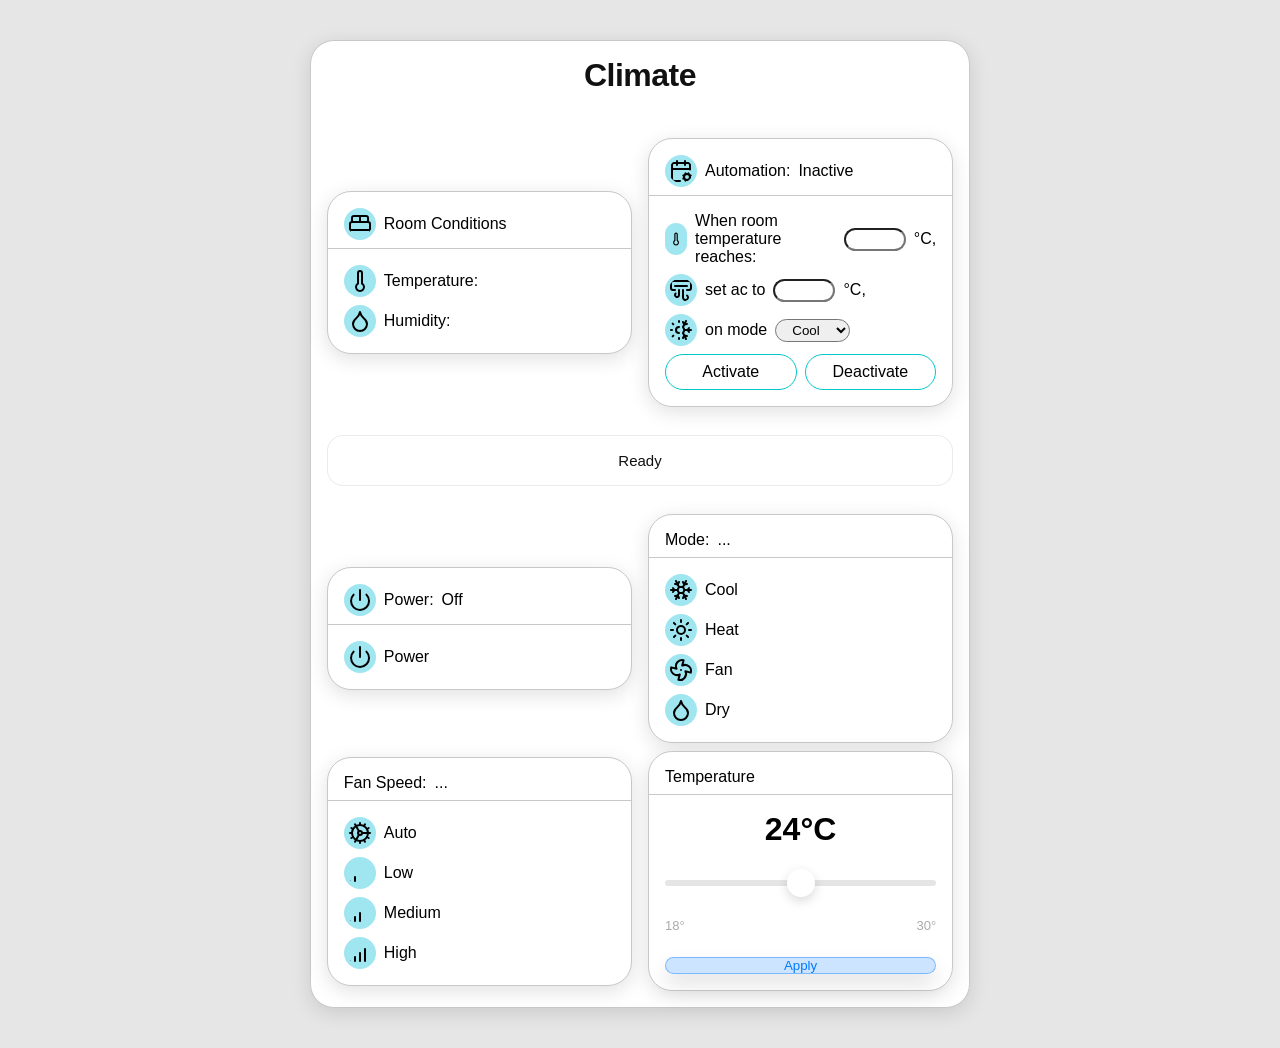
==== commit abe16e48: "style(ui): make html responsive on small screens, make flex-row's flex direction column" ====
--- a/smart_ac_controller_main_code/data/index.html
+++ b/smart_ac_controller_main_code/data/index.html
@@ -7,7 +7,7 @@
     <link rel="stylesheet" href="style.css">
 </head>
 <body>
-    <div class="room-data-card">
+    <div class="controller-card">
         <h1>Climate</h1>
 		<!-- Room Dashboard -->
 		<div class="flex-row">
@@ -38,18 +38,17 @@
 					<svg class="room-data-item-icon" xmlns="http://www.w3.org/2000/svg" width="24" height="24" viewBox="0 0 24 24" fill="none" stroke="currentColor" stroke-width="2" stroke-linecap="round" stroke-linejoin="round" class="lucide lucide-thermometer-icon lucide-thermometer">
 						<path d="M14 4v10.54a4 4 0 1 1-4 0V4a2 2 0 0 1 4 0Z"/>
 					</svg>
-					When room temperature reaches: <input type="text">°C,
-					</input>
+					When room temperature reaches: <input id="automation-room-temp-input" type="text">°C,
 					
 				</div>
 				<div class="room-data-item">
 				<svg class="room-data-item-icon" xmlns="http://www.w3.org/2000/svg" width="24" height="24" viewBox="0 0 24 24" fill="none" stroke="currentColor" stroke-width="2" stroke-linecap="round" stroke-linejoin="round" class="lucide lucide-air-vent-icon lucide-air-vent"><path d="M18 17.5a2.5 2.5 0 1 1-4 2.03V12"/><path d="M6 12H4a2 2 0 0 1-2-2V5a2 2 0 0 1 2-2h16a2 2 0 0 1 2 2v5a2 2 0 0 1-2 2h-2"/><path d="M6 8h12"/><path d="M6.6 15.572A2 2 0 1 0 10 17v-5"/></svg>
-					set ac to <input type="text"></input>°C,
+					set ac to <input id="automation-ac-temp-input" type="text">°C,
 				</div>
 				<div class="room-data-item">
 					<svg class="room-data-item-icon" xmlns="http://www.w3.org/2000/svg" width="24" height="24" viewBox="0 0 24 24" fill="none" stroke="currentColor" stroke-width="2" stroke-linecap="round" stroke-linejoin="round" class="lucide lucide-sun-snow-icon lucide-sun-snow"><path d="M10 21v-1"/><path d="M10 4V3"/><path d="M10 9a3 3 0 0 0 0 6"/><path d="m14 20 1.25-2.5L18 18"/><path d="m14 4 1.25 2.5L18 6"/><path d="m17 21-3-6 1.5-3H22"/><path d="m17 3-3 6 1.5 3"/><path d="M2 12h1"/><path d="m20 10-1.5 2 1.5 2"/><path d="m3.64 18.36.7-.7"/><path d="m4.34 6.34-.7-.7"/></svg>
 					on mode 
-					<select>
+					<select id="automation-ac-mode-input">
 						<option value="cool">Cool</option>
 						<option value="heat">Heat</option>
 						<option value="fan">Fan</option>
@@ -57,8 +56,8 @@
 					</select>
 				</div>
 				<div class="room-data-item flex-row">
-					<div class="automation-button">Activate</div>
-					<div class="automation-button">Deactivate</div>
+					<div onclick="setAutomation('temperature_automation')" class="automation-button">Activate</div>
+					<div onclick="setAutomation('off')" class="automation-button">Deactivate</div>
 				</div>
 			</div>
 		</div>
@@ -88,7 +87,7 @@
 			</div>
 			<!-- Mode Control -->
 			<div class="room-data-card">
-				<div class="room-data-item">Mode: <span id="lbl-active-mode">...</></div>
+				<div class="room-data-item">Mode: <span id="lbl-active-mode">...<span/></div>
 				<div id="btn-mode-cool" class="menu-button" onClick="setMode('cool')">
 					<svg class="room-data-item-icon" xmlns="http://www.w3.org/2000/svg" width="24" height="24" viewBox="0 0 24 24" fill="none" stroke="currentColor" stroke-width="2" stroke-linecap="round" stroke-linejoin="round" class="lucide lucide-snowflake-icon lucide-snowflake">
 						<path d="m10 20-1.25-2.5L6 18"/>
@@ -132,8 +131,9 @@
 					Dry
 				</div>
 			</div>
-			
-			<!-- Fan Control -->
+		</div>
+		<div class="flex-row">
+		<!-- Fan Control -->
 			<div class="room-data-card">
 				<div class="room-data-item">Fan Speed: <span id="lbl-active-fan-speed">...</span></div>
 				<div id="btn-fan-auto" class="menu-button" onClick="setFan('auto')">
--- a/smart_ac_controller_main_code/data/style.css
+++ b/smart_ac_controller_main_code/data/style.css
@@ -60,8 +60,19 @@
 		justify-content: space-evenly;
 		gap: 8px;
 	}
-	
+	.controller-card {
+		margin: 20px;
+		background: rgba(255, 255, 255, 1);
+		border-radius: 24px;
+		padding: 16px;
+		border: 1px solid rgba(200, 200, 200, 1);
+		display: flex;
+		flex-direction: column;
+		gap: 8px;
+		box-shadow: 0 5px 20px rgba(0, 0, 0, 0.12);
+	}
 	.room-data-card {
+		width: 100%;
 		background: rgba(255, 255, 255, 1);
 		border-radius: 24px;
 		padding: 16px;
@@ -318,32 +329,12 @@
 
 	/* Tablet styles */
 	@media (max-width: 768px) {
-		.container {
-			padding: 30px 20px;
-		}
-
-		h1 {
-			font-size: 28px;
-			margin-bottom: 24px;
-		}
-
-		.four-item-grid {
-			grid-template-columns: repeat(2, 1fr);
-			gap: 12px;
-		}
-
-		.info-grid {
-			grid-template-columns: 1fr;
-		}
-
-		.temp-display {
-			font-size: 48px;
-		}
-
-
-	}
-
-	/* Mobile styles */
+		.flex-row {
+			flex-direction: column;
+		}
+	}
+
+	/* Mobile styles 
 	@media (max-width: 480px) {
 		body {
 			padding: 10px;
@@ -398,15 +389,15 @@
 			font-size: 14px;
 			padding: 12px 16px;
 		}
-	}
-
-	/* Large desktop */
+	}*/
+
+	/* Large desktop 
 	@media (min-width: 1200px) {
 		.four-item-grid {
 			grid-template-columns: repeat(4, 1fr);
 		}
 	}
-	
+	*/
 	/*
 		button {
 		width: 100%;
